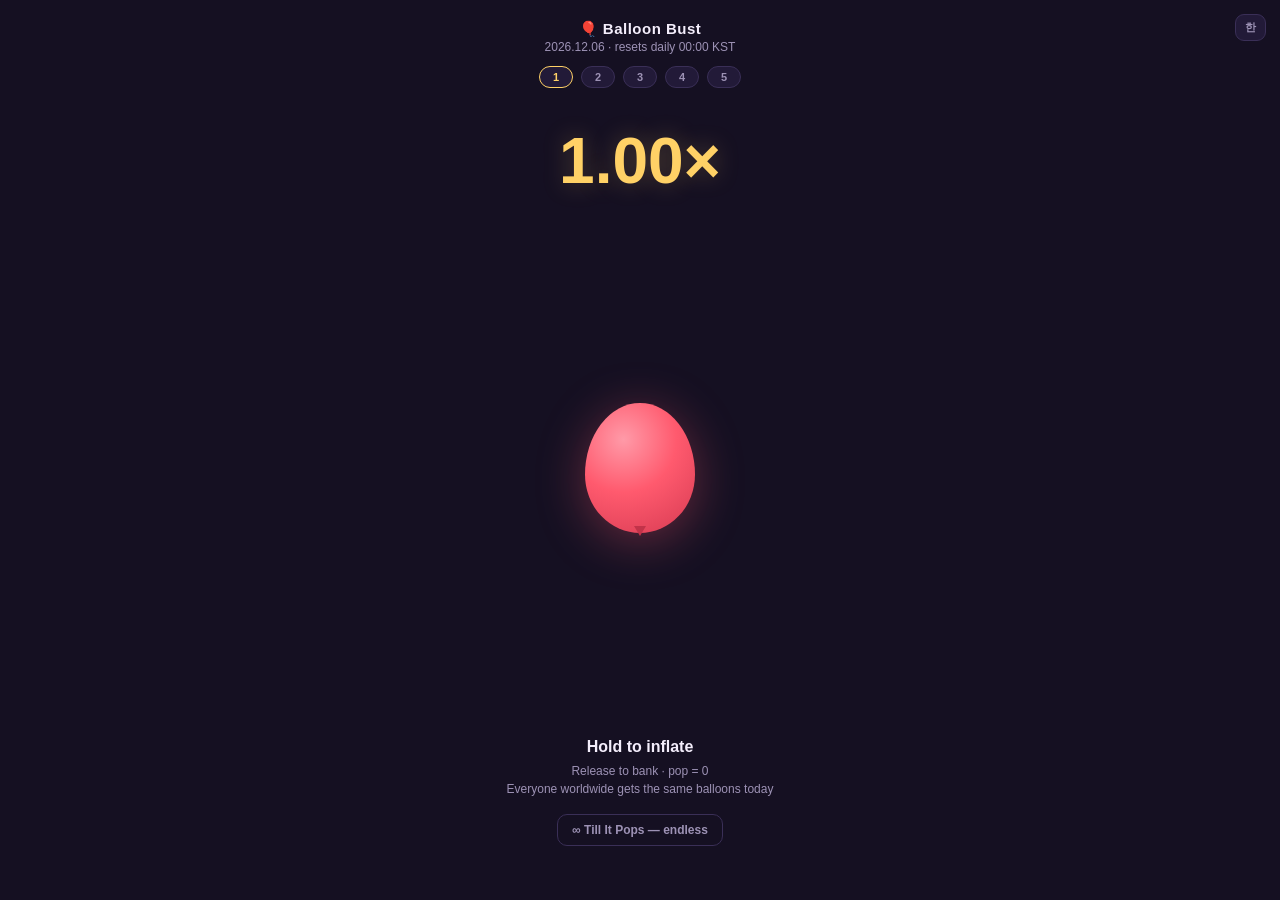
==== games/balloon-bust/index.html @ 1d446be4 "deploy: 풍선빵(Balloon Bust) 출시 — 데일리 배짱 + 무한 런, 한/영 지원" ====
<!DOCTYPE html>
<html lang="ko">
<head>
<meta charset="UTF-8">
<meta name="viewport" content="width=device-width, initial-scale=1.0, user-scalable=no">
<title>풍선빵 Balloon Bust — 데일리 풍선 챌린지</title>
<meta name="description" content="매일 전 세계가 같은 풍선 5개 — 터지기 전에 놓아라. 30초 데일리 배짱 게임">
<meta property="og:title" content="풍선빵 Balloon Bust">
<meta property="og:description" content="매일 전 세계가 같은 풍선 5개 — 터지기 전에 놓아라. 30초 데일리 배짱 게임">
<meta property="og:type" content="website">
<meta property="og:url" content="https://nyejun.com/games/balloon-bust/">
<style>
  :root{
    --bg:#151022;
    --bg-hot:#2b0f1e;
    --ink:#f4eefc;
    --dim:#9d92b5;
    --balloon:#ff5a6e;
    --gold:#ffd166;
    --card:#221a38;
    --line:#3a2f57;
  }
  *{margin:0;padding:0;box-sizing:border-box;-webkit-tap-highlight-color:transparent}
  html,body{height:100%}
  body{
    background:var(--bg);
    color:var(--ink);
    font-family:'Pretendard',-apple-system,BlinkMacSystemFont,'Apple SD Gothic Neo','Noto Sans KR',sans-serif;
    overflow:hidden;
    user-select:none;-webkit-user-select:none;
    touch-action:none;
  }
  #stage{
    position:fixed;inset:0;
    display:flex;flex-direction:column;align-items:center;
    transition:background .3s;
  }
  /* 상단: 날짜 + 라운드 도트 */
  header{
    padding:20px 16px 0;text-align:center;z-index:2;
  }
  header h1{font-size:15px;font-weight:700;letter-spacing:.5px}
  header .date{font-size:12px;color:var(--dim);margin-top:2px}
  #langBtn, #backBtn{
    position:absolute;top:14px;z-index:3;
    background:var(--card);border:1px solid var(--line);color:var(--dim);
    font-size:11px;font-weight:700;padding:5px 9px;border-radius:9px;
    cursor:pointer;font-family:inherit;
  }
  #langBtn{right:14px;z-index:11} /* 결과/런종료 오버레이(z10) 위에서도 눌리게 */
  #backBtn{left:14px;display:none}
  #runInfo{display:none;font-size:12px;font-weight:800;color:var(--gold);margin-top:12px;letter-spacing:.3px}
  #runBtn{
    margin-top:16px;background:none;border:1px solid var(--line);color:var(--dim);
    font-size:12px;font-weight:700;padding:8px 14px;border-radius:10px;
    cursor:pointer;font-family:inherit;
  }
  .card .ghost{background:#2f2650;color:var(--ink);margin-top:8px}
  #roAgain{background:var(--gold);color:#231b00}
  #dots{display:flex;gap:8px;justify-content:center;margin-top:12px}
  .dot{
    min-width:34px;height:22px;border-radius:11px;
    background:var(--card);border:1px solid var(--line);
    font-size:11px;font-weight:700;color:var(--dim);
    display:flex;align-items:center;justify-content:center;padding:0 6px;
  }
  .dot.now{border-color:var(--gold);color:var(--gold)}
  .dot.ok{background:#1d3529;border-color:#2e5c43;color:#7fe0a8}
  .dot.pop{background:#3a1622;border-color:#6b2438;color:#ff8296}

  /* 중앙: 배율 + 풍선 */
  #mult{
    margin-top:4vh;
    font-size:64px;font-weight:900;
    font-variant-numeric:tabular-nums;
    color:var(--gold);
    text-shadow:0 0 24px rgba(255,209,102,.25);
    z-index:2;
  }
  #balloonWrap{
    flex:1;display:flex;align-items:center;justify-content:center;
    width:100%;position:relative;
  }
  #balloon{
    width:110px;height:130px;
    background:radial-gradient(circle at 35% 28%, #ff9aa8 0%, var(--balloon) 45%, #d63a52 100%);
    border-radius:50% 50% 50% 50% / 55% 55% 45% 45%;
    position:relative;
    will-change:transform;
    filter:drop-shadow(0 8px 24px rgba(255,90,110,.35));
  }
  #balloon::after{ /* 매듭 */
    content:'';position:absolute;left:50%;bottom:-9px;transform:translateX(-50%);
    border:6px solid transparent;border-top:10px solid #c23349;
  }
  #balloon.popped{visibility:hidden}
  .shard{ /* 터짐 파편 */
    position:absolute;width:14px;height:14px;border-radius:40% 60% 55% 45%;
    background:var(--balloon);pointer-events:none;
  }
  #flash{
    position:fixed;inset:0;background:#fff;opacity:0;pointer-events:none;z-index:5;
  }

  /* 하단 안내 */
  #hint{
    padding-bottom:6vh;text-align:center;z-index:2;
  }
  #hint .big{font-size:16px;font-weight:700}
  #hint .sub{font-size:12px;color:var(--dim);margin-top:6px;line-height:1.5}

  /* 라운드 결과 토스트 */
  #toast{
    position:fixed;top:38%;left:50%;transform:translate(-50%,-50%) scale(.8);
    font-size:34px;font-weight:900;opacity:0;pointer-events:none;z-index:6;
    transition:all .35s cubic-bezier(.2,1.4,.4,1);
    text-shadow:0 2px 20px rgba(0,0,0,.5);
  }
  #toast.show{opacity:1;transform:translate(-50%,-50%) scale(1)}
  #toastSub{
    position:fixed;top:calc(38% + 34px);left:50%;transform:translate(-50%,0) scale(.9);
    font-size:14px;font-weight:700;color:var(--dim);opacity:0;pointer-events:none;z-index:6;
    transition:all .35s cubic-bezier(.2,1.4,.4,1);
    text-shadow:0 2px 12px rgba(0,0,0,.5);
  }
  #toastSub.show{opacity:1;transform:translate(-50%,0) scale(1)}
  .card .rth{font-size:10px;font-weight:700;opacity:.55;margin-top:2px}

  /* 결과 화면 */
  #result{
    position:fixed;inset:0;background:rgba(13,9,24,.92);
    display:none;align-items:center;justify-content:center;z-index:10;
    padding:20px;backdrop-filter:blur(6px);
  }
  #result.show{display:flex}
  #runOver{
    position:fixed;inset:0;background:rgba(13,9,24,.92);
    display:none;align-items:center;justify-content:center;z-index:10;
    padding:20px;backdrop-filter:blur(6px);
  }
  #runOver.show{display:flex}
  .card{
    width:100%;max-width:340px;background:var(--card);
    border:1px solid var(--line);border-radius:20px;
    padding:28px 22px;text-align:center;
  }
  .card .label{font-size:12px;color:var(--dim);letter-spacing:1px}
  .card .total{font-size:52px;font-weight:900;color:var(--gold);margin:6px 0 2px;font-variant-numeric:tabular-nums}
  .card .totalUnit{font-size:13px;color:var(--dim)}
  .card .pct{font-size:14px;font-weight:800;color:var(--gold);margin-top:6px;min-height:18px}
  .card .rounds{
    display:flex;gap:6px;justify-content:center;margin:18px 0;flex-wrap:wrap;
  }
  .card .r{
    min-width:56px;padding:8px 4px;border-radius:10px;font-weight:800;font-size:14px;
    background:#1d3529;color:#7fe0a8;font-variant-numeric:tabular-nums;
  }
  .card .r.pop{background:#3a1622;color:#ff8296}
  .card .best{font-size:12px;color:var(--dim);margin-bottom:16px}
  .card button{
    width:100%;padding:14px;border:none;border-radius:12px;
    font-size:15px;font-weight:800;cursor:pointer;font-family:inherit;
  }
  #shareBtn{background:var(--gold);color:#231b00}
  #shareBtn:active{transform:scale(.97)}
  .card .tmr{font-size:12px;color:var(--dim);margin-top:14px}

  @media (prefers-reduced-motion: reduce){
    *{transition:none!important;animation:none!important}
  }
</style>
</head>
<body>
<div id="stage">
  <button id="langBtn"></button>
  <header>
    <h1 id="gameTitle"></h1>
    <div class="date" id="dateLabel"></div>
    <div id="dots"></div>
    <div id="runInfo"></div>
  </header>
  <button id="backBtn"></button>
  <div id="mult">1.00×</div>
  <div id="balloonWrap"><div id="balloon"></div></div>
  <div id="hint">
    <div class="big" id="hintBig"></div>
    <div class="sub" id="hintSub"></div>
    <button id="runBtn"></button>
  </div>
</div>
<div id="toast"></div>
<div id="toastSub"></div>
<div id="flash"></div>

<div id="result">
  <div class="card">
    <div class="label" id="resLabel"></div>
    <div class="total" id="totalNum">0.0</div>
    <div class="totalUnit" id="resUnit"></div>
    <div class="pct" id="pctLine"></div>
    <div class="rounds" id="roundList"></div>
    <div class="best" id="bestLine"></div>
    <button id="shareBtn"></button>
    <button id="toRunBtn" class="ghost"></button>
    <div class="tmr" id="tmr"></div>
  </div>
</div>

<div id="runOver">
  <div class="card">
    <div class="label" id="roTitle"></div>
    <div class="total" id="roSum">0.0</div>
    <div class="totalUnit" id="roMeta"></div>
    <div class="best" id="roBest"></div>
    <button id="roAgain"></button>
    <button id="roCopy" class="ghost"></button>
    <button id="roExit" class="ghost"></button>
  </div>
</div>

<script>
(function(){
  'use strict';

  /* ---------- 데일리 시드 (KST 기준, 전원 동일) ---------- */
  function kstDateStr(){
    const now = new Date(Date.now() + 9*3600*1000);
    return now.toISOString().slice(0,10); // YYYY-MM-DD
  }
  function hashStr(s){
    let h = 1779033703;
    for(let i=0;i<s.length;i++){
      h = Math.imul(h ^ s.charCodeAt(i), 3432918353);
      h = (h<<13)|(h>>>19);
    }
    return h>>>0;
  }
  function mulberry32(a){
    return function(){
      a |= 0; a = (a + 0x6D2B79F5)|0;
      let t = Math.imul(a ^ (a>>>15), 1|a);
      t = (t + Math.imul(t ^ (t>>>7), 61|t)) ^ t;
      return ((t ^ (t>>>14))>>>0)/4294967296;
    };
  }
  const today = kstDateStr();
  const rng = mulberry32(hashStr('balloon-'+today));

  /* ---------- 오늘의 풍선 5개 생성 ---------- */
  const ROUNDS = 5;
  const thresholds = []; // 터지는 배율 (비공개)
  const stutters = [];   // 페이크 멈칫 지점
  for(let i=0;i<ROUNDS;i++){
    // 최소 1.5x 보장, 평균 ~4.4x, 중앙값 ~3.7x, 최대 10x(약 5.7% 도달)
    const r = rng();
    let th = 1.5 + (-Math.log(1 - r*0.985)) * 3.2;
    th = Math.min(th, 10);
    thresholds.push(th);
    // 멈칫 페이크 0~2개, 터짐 지점보다 앞에
    const n = rng() < 0.55 ? (rng() < 0.4 ? 2 : 1) : 0;
    const arr = [];
    for(let j=0;j<n;j++){
      arr.push(1.4 + rng() * (th - 1.5));
    }
    stutters.push(arr.sort((a,b)=>a-b));
  }

  /* ---------- 안전한 저장 (미리보기 환경에서도 동작) ---------- */
  const store = {
    get(k){ try{ return localStorage.getItem(k); }catch(e){ return null; } },
    set(k,v){ try{ localStorage.setItem(k,v); }catch(e){} }
  };

  /* ---------- 한/영 문자열 ---------- */
  const LANGS = {
    ko: {
      title:'🎈 풍선빵',
      sub:'매일 자정 리셋',
      hintBig:'꾹 누르면 부풀어요',
      hintSub:'손 떼면 배율 확정 · 터지면 0점<br>오늘은 전 세계 모두 같은 풍선이에요',
      gained:m=>m+'× 획득!',
      popped:'💥 터졌다!',
      resLabel:'오늘의 합계',
      resUnit:'배율 합산 (5라운드)',
      bestNew:'🏆 최고 기록 갱신!',
      bestPrev:v=>'최고 기록: '+v+'×',
      shareBtn:'결과 복사하기',
      copied:'복사 완료!',
      timer:t=>'다음 풍선까지 '+t,
      shareTitle:'풍선빵',
      shareTotal:v=>'합계 '+v+'×',
      limitWas:v=>'한계 '+v+'×였어요',
      nearMiss:'😱 아슬아슬 탈출!',
      chicken:v=>'겁먹었네요 😏 한계는 '+v+'×',
      topPct:p=>'오늘 상위 '+p+'%',
      streakTag:n=>'🔥'+n+'일째',
      runBtn:'∞ 터질 때까지 — 무한 모드',
      backDaily:'← 오늘의 풍선',
      runCounter:(n,s)=>'풍선 #'+n+' · 합계 '+s+'×',
      thinWarn:'⚠️ 풍선이 얇아지기 시작합니다',
      runOverTitle:'런 종료!',
      balloonsN:n=>'풍선 '+n+'개',
      bestSingleLbl:v=>'최고 한 방 '+v+'×',
      oneMore:'한 판 더',
      toDaily:'데일리로',
      runShareTitle:'터질 때까지',
      runBestNew:'🏆 무한 모드 최고 기록!',
      runBestPrev:v=>'무한 최고: '+v+'×'
    },
    en: {
      title:'🎈 Balloon Bust',
      sub:'resets daily 00:00 KST',
      hintBig:'Hold to inflate',
      hintSub:'Release to bank · pop = 0<br>Everyone worldwide gets the same balloons today',
      gained:m=>'Banked '+m+'×!',
      popped:'💥 Popped!',
      resLabel:"Today's total",
      resUnit:'sum of 5 rounds',
      bestNew:'🏆 New best!',
      bestPrev:v=>'Best: '+v+'×',
      shareBtn:'Copy result',
      copied:'Copied!',
      timer:t=>'Next balloons in '+t,
      shareTitle:'Balloon Bust',
      shareTotal:v=>'Total '+v+'×',
      limitWas:v=>'Limit was '+v+'×',
      nearMiss:'😱 Close call!',
      chicken:v=>'Chickened out 😏 limit was '+v+'×',
      topPct:p=>'Top '+p+'% today',
      streakTag:n=>'🔥Day '+n,
      runBtn:'∞ Till It Pops — endless',
      backDaily:'← Daily balloons',
      runCounter:(n,s)=>'Balloon #'+n+' · total '+s+'×',
      thinWarn:'⚠️ Balloons are getting thinner',
      runOverTitle:'Run over!',
      balloonsN:n=>n+' balloons',
      bestSingleLbl:v=>'Best single '+v+'×',
      oneMore:'One more',
      toDaily:'Daily',
      runShareTitle:'Till It Pops',
      runBestNew:'🏆 New endless best!',
      runBestPrev:v=>'Endless best: '+v+'×'
    }
  };
  const SHARE_URL = 'nyejun.com/games/balloon-bust'; // 공유 텍스트 마지막 줄
  let lang = store.get('balloon-lang') || ((navigator.language||'').toLowerCase().startsWith('ko') ? 'ko' : 'en');
  if(!LANGS[lang]) lang = 'en';
  function T(k, ...a){ const v = LANGS[lang][k]; return typeof v === 'function' ? v(...a) : v; }
  function setLang(l){ lang = l; store.set('balloon-lang', l); applyStaticTexts(); }

  /* ---------- 상태 ---------- */
  let round = 0;
  const results = []; // {mult, popped}
  let holding = false;
  let mult = 1.0;
  let lastT = 0;
  let rafId = null;
  let stutterUntil = 0;
  let usedStutters = [];
  let done = false;
  let transitioning = false; // 라운드 전환 대기(950ms) 동안 입력 차단용
  let lastBest = null; // 결과 화면 최고기록 줄 재렌더용(언어 전환 대응)
  let stutterActive = false;
  let lastStutterEnd = -1e9; // 멈칫이 끝난 시각(겁쟁이 판정용)
  let lastPct = null;   // 오늘 상위 % (표시·공유·재렌더용)
  let savedPct = null;  // 복원된 저장값의 pct
  let lastStreak = null; // 연속 출석 일수

  /* ---------- 무한 런 상태 ---------- */
  let mode = 'daily';        // 'daily' | 'run'
  let runN = 0;              // 현재 몇 번째 풍선
  let runSum = 0;            // 이번 런 합계
  let runBestSingle = 0;     // 이번 런 최고 단일 배율
  let runTh = 0;             // 현재 런 풍선의 한계
  let runStutters = [];      // 현재 런 풍선의 멈칫 지점
  let runOverShown = false;
  let lastRun = null; // 런 종료 카드 재렌더용(언어 전환 대응)
  function curTh(){ return mode === 'run' ? runTh : thresholds[round]; }
  function curStutters(){ return mode === 'run' ? runStutters : stutters[round]; }

  /* ---------- DOM ---------- */
  const $ = id => document.getElementById(id);
  const balloon = $('balloon'), multEl = $('mult'), stage = $('stage'),
        toast = $('toast'), toastSub = $('toastSub'), flash = $('flash'),
        dots = $('dots'), wrap = $('balloonWrap');

  function renderBestLine(){
    if(lastPct != null){
      $('pctLine').textContent = T('topPct', lastPct) + (lastStreak >= 2 ? ' · ' + T('streakTag', lastStreak) : '');
    }
    if(!lastBest) return;
    $('bestLine').textContent = lastBest.isNew ? T('bestNew') : T('bestPrev', lastBest.prev);
  }
  function renderDateLine(){
    $('dateLabel').textContent = today.replace(/-/g,'.') + ' · ' + T('sub')
      + (lastStreak >= 2 ? ' · ' + T('streakTag', lastStreak) : '');
  }
  function applyStaticTexts(){
    $('gameTitle').textContent = T('title');
    renderDateLine();
    $('hintBig').textContent = T('hintBig');
    $('hintSub').innerHTML = T('hintSub');
    $('resLabel').textContent = T('resLabel');
    $('resUnit').textContent = T('resUnit');
    $('shareBtn').textContent = T('shareBtn');
    $('langBtn').textContent = lang === 'ko' ? 'EN' : '한';
    $('runBtn').textContent = T('runBtn');
    $('toRunBtn').textContent = T('runBtn');
    $('backBtn').textContent = T('backDaily');
    if(mode === 'run') renderRunInfo();
    if(runOverShown) renderRunOverCard();
    renderBestLine();
  }
  applyStaticTexts();
  $('langBtn').addEventListener('click', ()=>setLang(lang === 'ko' ? 'en' : 'ko'));

  function renderDots(){
    dots.innerHTML = '';
    for(let i=0;i<ROUNDS;i++){
      const d = document.createElement('div');
      d.className = 'dot';
      if(i < results.length){
        if(results[i].popped){ d.classList.add('pop'); d.textContent = '💥'; }
        else { d.classList.add('ok'); d.textContent = results[i].mult.toFixed(1)+'×'; }
      } else if(i === round){
        d.classList.add('now'); d.textContent = (i+1);
      } else {
        d.textContent = (i+1);
      }
      dots.appendChild(d);
    }
  }
  renderDots();

  /* ---------- 사운드 (WebAudio, 첫 터치에 초기화) ---------- */
  let ac = null;
  function audio(){
    if(!ac){ try{ ac = new (window.AudioContext||window.webkitAudioContext)(); }catch(e){} }
    if(ac && ac.state === 'suspended'){ try{ ac.resume(); }catch(e){} } // iOS 백그라운드 복귀 대응
    return ac;
  }
  function thump(intensity){
    const c = audio(); if(!c) return;
    const o = c.createOscillator(), g = c.createGain();
    o.type='sine'; o.frequency.value = 190 + intensity*70;
    g.gain.setValueAtTime(0.12 + intensity*0.1, c.currentTime);
    g.gain.exponentialRampToValueAtTime(0.001, c.currentTime + 0.12);
    o.connect(g); g.connect(c.destination);
    o.start(); o.stop(c.currentTime + 0.13);
  }
  // 실제 녹음된 풍선 터짐 음원 — base64로 인라인 후 decodeAudioData로 재생(<audio> 태그보다 지연이 훨씬 적음)
  const POP_MP3_BASE64 = "//vURAAMxIp0ooEBZxKDrrRzBeP4E8nUwkOhnoqfuxdEhLPY//hbHo6TEtSPH/V3/dXV/zElConCMPC4mJaqdJiYWzwH6bTTIyS/aT+baKKPv61XkShfS+blXo3L0bgZXIjxfTZmZ3vpfIWlqMtnFfmZ7/6dyFCKpGBmDQrpjlcemxYJh3BW1Y4n36TtqvRPvuf0aw7QlJYO4NzYGUZ+cQvRPrE9layGBlMck4iB4TziFqtog8AkJST/Sf//X+3+SAMj2mMvtJ//821NemcfONTXpv/21NvW//9avj/4guS06dxXzCnjJK8dZLE+2S4zitbVtVqSJpFaPAf5oKdsg2+tXpfEsJ65s7z5xWEyqtRsEGd43rpWptHqBjgZxLCmZH8CysQt0zlYjMjJ0rEjyysJHFiHlgNhCCJAExj3rMQzigBgsPaOED30P5hhiufcaN4iEPqN2nuODRqP6GeZ3iiw/hOCAaGXuLi5Z95d1pBCh/X5ApXpUfVhwOFEyFKAUNu5PpucSy22/Mwma+OjZmXBEPNyEzLBXP9fKiKBzSWgqDN6JePAGyoWKNrhId/YDBk/YcxYXgACgvvBEZv02AQCYYdf169eZxpBAPQboFiQIig7P8cEA1Jd1x7jR6aJvfl3X81caClF3+MBQCwxEEAPJ+AaA0MhEMGi5+40Xf0Snr/fffUxHNdtSGwSJAHAur3wnCf1SJAxaNpBftSBAzufwIHaogTBM31AoGGFGChkEzq2TXEYG99HR8kC4nq9lk8WVX+sjWOmZmT/K5umA475UAEDxOf1vkKufhVwKPowYLDgwV0oVwblv5bEgQDRfcuCJQwf8kCQCAeQtr2/ACAFve+6IGhB9EMJpEFEENw/efROsvlp88Y9tl/sDhfPT1wGu/QJKbRkYfsOem2tOwh2kIwpDsQNJwYQgWA9dZM4hjH7KcYeUgDnKJmkzgwOkADUgsgYgDiggs88B2r7scZQH+SRTu2Bwfm4mlXHUigrHovs7Yde20t6SRjaQc/g//vURECL1o92tyjGfXDWztbRJS+uFwXY9AGZ/oLYO16ANj/YjYigvAh5XjcVIhZxCHoUdGmNCzsOBPoQwmmTAkhb1VFRBPgbgu5TlsZS3lzdtTgr40SG5pxWFAOgb53B0Czh1kgMkG4RkeYhA7RAy2Llzln1ADp1DJ6KCoEFz7EaFDL0cOpF8Jt36zF2/OkESdK2/BR096jGffMoSL0xD9Ri19ggbrLRo9up1CJGkwukTpOI0gQd4TRkDEGOoyFFT4oXeQBRkAAkKARih0iAhtskjqjIDi4JtAEO0WM9E0h7ch75QagVjqRZOA/2JkywOF4EePhOJEf4wDhTZ1vF2xFwSJ5pxkSB+i5nwfRprhxOdGrR0LuM3rhOpY8xuIaXsvilZmS7a0qDJ+MpcyAElEoDnGwDEF3CViuEpGOc/[base64]/hYJufSiVdjkiu1QsH2ZFjfOc10y8LmpjFHQYCyXwnCMbD3WmRPIC1kyYR9bXb401YfBiRieEJHKkk3FO8NgwzcDAUA30g/egzxhGgTRERJlAAAEbA8O7h+P4VylIqaOjamXOsMKNtciuslOGaGXpdVPS8JtVcFDxuOjmzjNFlzCP+G4+1YO3tA9FcWnU92VqjVooGBWs//vURCMDlb91vahmf5Kz7texDY/4lr3W9qGl/prYOx7UNL/[base64]/m9e+u5TYmvtajHLrNnVYYYThuKrWSc0VQGKEx0ctTpCtAfp1EBComW2qcHSxhlBgZHMMERQTD+vD4fTktOSdHi2eL5bJJZKhZcKlVxdEodGCOSqOi9BTIhQo1kVChZ3ZjsJcC/GyxsicblapozkOo8GhlXCrMdToNPEwLiaSHLI7VOvEwJSrHjloCB3UtrkZbR/ZsiSFDpPueo/Zm4qEl6y1/[base64]/ma1biI+PFS2VCOdo1csLOslzsj2RlWGxcMCuRMFIro92RGKo97nc7iI5ycqmKgUtOqFEn09h+W08mFmcHzpsQ85lKSVxPU1EPjQJ3BTnyrdp5BJs7jkeD/NwwEqvJk+ixOMJ6kAAA4YTSgmsqlqFUyMrASTJx65NXWFCpJXEaPSMvO7fmi+WjnEhM3rK3MqV/aTnHb+1LuUTnBlvJLodVZXVbR+ZOTwFMkota5Zo//vURCUHVcN2Pahpf7C57se1DY/[base64]/E2ZdTDFemHhGvWvn8aLS6YpUnHA8j6TIT66MgjgvKqcODwfZaHkvcY2FQ3Fba0eFSwUD0tYSlgSAgLBXLRIHcnohzPRGlsZjAcGYuqiMVOJwfaGMJyKQ6jGWxiLgjJ+EOPsOU7FMd6tHi6WCUTLloQ801HHSfdtmSeOq2xeviwbXpvGcQ83z62z9a3ms9a/H1/f/Xpn4pr4hUxa8CmcU9ION71vO8bzeJ4rfChTZhXxXM8CsGLiI3M7K8bY8lle6c3OrJt1EldvcumuLVTRnsRcQou1s+pkevJZgYUw2oesoU6gn/Hoqm5ClciznVqZZ3rC2q1QnTBhnmvrqH1YpHJKLuZnYEOYVjUVmYCHnSYEz6AwtBc3ponoXssTWzFhPU5yeK5aHOuWxLHSHcco6zQNErj1aYOwkAKTwzIqaK4isMuM7zX7znP+vfxt+nkp/W1K/V76+ay4xv6//pjP9Ie/6Zpn4ziXO901b1zvfxWNbe93rfyQN5u81Pd3bGmyBI/ao8GC1wXN/BhS4bHba1v2LyunCFeNEYF29QtWtOdqJPQX8NcpZWKtOlwV0MyZmZ48Ri7XnN+jXFdqt6fjpfKIz1trVqoY2PaUZEMVpzYXTEdagRjMNw/Fe3kvSxwMbQS4lp/jyOtWuQzEGkFQoIipaJLUAEEEMMMIAAAD//YQibKf871So34//+HKW0jQgY8CQcRQ6wMSAoDRQkAwYiu+BtI5AZqGg//vUZBoAB5WHQk5moAB5kMhswJQAXxF7NfmsgAGxMKMDEHAAasq7I7AYSAQGNgoGTh74CgM263T4hQNUAY2EgNg0AYLhYp13/oikBSgAxABsOQIW8P06S1Mmq6OziDAMNAYipFAywMqI/KiKS5kkyaR1Sj6KCJgkkiimLPHKD1AwuORD5xliSRMEzq1F9SimoupJGJPJIudRTJ0nS8HSCfg1QMwFihaLheNEDZEul0nSaLhugaGpHE4WSdJsqEz//+cOlo4Vy7JsmCaKg6i6Sa///y4ampdcmSaJ06Xi7Kg5JPoKEEBlEAgBSAAAARZI2A1l9Esy+9m0/b/qqsQie1Ptb19+vfpOetfXk6EzrMpbGfmVksMdyZDOQrJKdCiYmccysz1OYWOZxQTDqqY5xzCBiKHxceH4EU5FGHIPD9f//x7i4scbFThpwmPBif//sHRQhBpSBIUAUYC1KAKIOySAqAOQ8iAUCkICgGYPnFvhdCROzIjQaSPehNAEN4qhQUUhhgMgHHbnwdEKQ11IjMGk6GcNHJhGejYgFRGIzHmUoBUgo2WBDVLCnAg9NCEiHIRBAFKBgI1SaQKjkThlSHkYqcvowdbygd5qTvLpQqmK7hhdc2VWbZdqJgEoqz/lEVFQBqAoDr4NzCqIUKaB6im66qaQdF8GRvKIpHyP5InCPWVXDYgzGD90KMG7E6yLnseSg98J9ePe/+3osL//8Xf//kkvY/39qd/+6zF0o+4WowXTghacNqCsT1j///rj+jgVxZP////6jODLGCsQnufvv17auXsIzvxIU9/pbtLNekfHBhsvQJHK+zGMjETmP6u3Kik/qAxH6xoQyoy5EYZCgkFQdi3qJb/QBncyNwC+qabI3RKNHtbsh9WrWhplHltqd+RN0PdWSu5hJXESgDBL/gRooBASpd/rQsoQACg6hOa0LAIGIgSAREAQGRQ0d1Txkz5xpZm24lPUSNWBMMCFJRMzS2Q3S3ZMcJYbRw/ioAUOXPIgTBJeiYVvTjAg//[base64]/3RyfD+PvKLzsO5SSi79eJt1fxrECNJh5oMPujt76kudlpE5Y/HK3l2fljoULL43G4nPUne0iP8nYWyyIO+5U1TPvdgCZ//9P//uAAwAAAAAAAAIh0xEE6DcxH5pqxQZ6rwDrQtBkDUcJUcUkYjzKhGBjCZPXNFjaalxbVWHvWgSRSdEjdVPJALwMhOiO4C7FqHetNbLYvuTCIPQLebjKWIEF7FMZRL2aaet1l9PTWIgzHcR/9aph+s8pX9q26/[base64]/EecKB42/L3NTkkld9xmyUj7zksapJM4XGohqBJXJIYdnGdweuM0TkxmWal1JCbbwQqMSdx8Zc4U9FZmLO1CH2+gge9Du4blGNFTSeEym4+0qmpiUSugvz1NWtWpRZmZDTwVVtcAAAAFOB0EgrGhpi46XB0DYTiOsbL68Pw6txgI49DePJBOHTUwO4ue6Dai03QKBtc//7XbL33y/5RWLSaakkbAARpKx7Vj/ckbHrRNTV2wmFR71yQXVz7UR6Hc+3f///////N/f/////H8uadTLzonO66bUjqguIGcJBnMqKvJmyWaysGiRhiDAHDg4ZkKhQWZQBjLmuIRviHxEcsDCNEFFAVIszAZSaEcEJ//[base64]/dSK3tzk6YaAKIAQ6GJalqyrsogpgTjPlKmHQiDVy3K7ba1ONkcEhuqliZ99SodP/+imhleu1iR+z/36dfuLc5L8JSx3JnpjS4Fx1AcPjeSVO9X9OppGTlAQ2zjQLf5zBTD0TiM///+ruVFmQF//+hKcV5Gyl9SMv6ulABGIAQGfjST04SIKZwATBKUnKChlZGZmDmLhRhReFQDpCM0NYcMBHAAWMYSp9nDBxsFtIEJDRgJGhujOEloBBSNl4jrJEgx9P4CANeMQVYqD4XCDoh5VgIhQR/[base64]/7GGzBhVv+zqqGC2RTsqmeJuScihldlfQY2qoIAAAUYGDxp4UGlZMbyCx0g5HZpGBzSZaWxkEh7VxkrA1uOimES81RE50U3IMx6sBLhG3M02MmRM4sZ2MDTRdCUwEADXRDlggooIMjO5PgAquGgOiKHFAYWGyA//[base64]/SgsBP1vcMQOnU+rWW9vyqKUrivXGOOmymJzr29eO9uUy3oIACPqsJskFK3qmJaR8vvRNMDUFCqEE/6TZqPDg2yQWUvU5ai7zPDXsX4NT/9gaVFeowyk//+Zy8rf/zfuzTtaREmc50NZzqCGAYjlLlKESgMCEyucjzriNT5Y3VjzhpjN9pszsJjY8LMKGjP1UGBBkh4rgzBHN1HDNSw3ILNaUzZzky6HM0KQQanUOZyQOZiAGAlmZEHEamHOHENmeLgEsNizUISAmQVCRASnzHbDK/DSkjNHhQKbEwIxpUPoIygCY4YLNjNgwEoMQJM3JNWeRlGnJEbZYIiAQYa+YUUXkDh6KyCZfheIZOpqig0QAUGSUkXMFm7DVmOyTAy44kQURIBIAAjhR3x5CHCUzU0lvqX05AHDqjZ0HEa37IQq8VOwwCRHFNQgGgOUeQlKYKqLxTdiiHqA5EKHH/XcqUaEvmrMu1RNkTBdaU86KmTm9kig1P6xVYaX5VL3EyxuUeeHuk06itTdSVPVFn+h6FMt5EZbVjEDW6UAyZgAgI2CCKY/ckyOw30iW5qjHcy1XJflUsrlfgVVqNWatpoot7vs8AQUNEPbDc/dqE74gnijpX/3jQCgS/8YrOKkCtJ/y8UUJE/9YBizPufPbvU0rsFB0sSJJrWvz3zydR2o0uXjhyxOYFsz7cDGO/OGWEzOigCVzEJgMnhUwCWjQZKMthgw4bTDgLMxnwymAjSglMerYxyEw5YnMBm46gIYA//[base64]/iiLcVqLxU4pXAp2C3W8b6Mu9ffZpr9MPaTuXS6eehxGhZYYTMO3u/dfj/zr0sVlvH6t02fKCthz68SyAALxYXAx0WeJ/JRR3igRauZfMHWou5dike5006T9krRnUzfmfuhjjvQUoFf5W9/SMKpZz/[base64]/mMdS5nvmVHIsqCtDs3QROAowr9G+JPK0pscCzpNUY1U2QBZk3FTxCx261IDvYXXhp1HziRXFXHBPVSHPQP5WxiMP6rPwyo//7KPkfPAtQdblHfsSIxp38omt8h0otWkf2dJewh5+tdL2fSCn9gtDimk4EAAAACpjUfmMr2d9Ax+nCGVkgZvOBpcWmNkmEMUxYGTFPP0A7VhZwyAyoqF4T4tBa6KBwSGWsebIeAfZBg5HOEBpDcrBtQe2TKmTgb7wFdGWC3awwECPR//vUZCwGh/tcSzuZwmBJaejzMMUuYVVxJC7zQlFKlyLZgxToClWvGJSq6ExUie5zMCTDQ4cQUJAIkplpKILlpGvtiUtZeCGrGSZkCdMkeFrqpwgNKsIQMkLD0/WKNbV8+Sgy2Yy0FlCjj7sTWezmSUi+mwx8QhU/ZXw4s01uimF8vdKpQ1t6nIrxyWxR0Y1L/gaIUcAOTRu9AMWrQ9Gn9xyxhbKHnlzJ+Q1x9pHZ//+U97dvUM7WzwxlUunbkpYji6NHz/7zf/+ojf0gcgJNCIKAYF0flwUFLeSMv9KDtnYkVjm5zR09C/UWdqEarkz1t8LEf5Wz//+0Z//XV7epSvo39tr6t3a+oxJrqOx3f/[base64]/ZCv5ja9XtSKQjV6XhhyDU4ExV/Oql6xWzG1b5MjrJmXVl4KBp0ydu1V331WtDS8kVoZk91ubmM+nm7UrHWXslfSpMv6z2U2JmIO0+EtmpvssrXv/9////6wwp71NUzsZ1q1qno/z5Wq6//7Kr5AAZ0lKpbE1ZIed6liwUdGs8F5DPO0iWok2EJdPiLffJxrM/4qHP4o6UX/42UDxp7OIow7UFb2KPE8USeYKlC8wDzQAEVDBwnttiI8x/b9yZNmgAIAAAB8w2NzOIINMnUzfTRGkTFhyMei8DF0wQDTBohMRAwFB4G1InAlwgKFiJFqHs5Kyptpwlun9ESlBmxITlbCzQ8gHadJCUwKQTaIKscDtZXA5K+hbL2eXzSeEJ15I8n2aYdKTTyPRMUvydcjxZVUumYb4YI3hqmorURCW1eoi/nSvVUImJLVS05bJl//vUZEcG1qxZS0uYevBhbhiRPOKcWP1LK03h6cGLImJA8p159iZUnpHoUjlOnV04qQ4Yz33Sq5yv3gQZy3IcrlW8iq9RIY+wwzzSPttrGwPX6a7c/a7uv8KD//+HFg1gzxZ8Tyah1t4OpaxUAANUMJKqD6UiHwoDLDm8K1/untXNZBfMqyGR1tSnkCe0cT9/zgl/jxxxb/Eh8z0LUIb//DivWZn72t1bzMtKUVtLLJS80x0ZWfVp9EspVXLyaIV53W7FZkdE0dwcwkgLFwDAGI2ExMtWjrxI48AKKozYbMpDwgtFjEBIoFokOnMjmDHhnSGLQlBRpSQxM5DJAOhibTBjU5GyNSQtBBVfKxMkgqxGFTTqRdZtZYD3H+eZ9K0/x0Bpqgm6EkiPIfl0nOLbVRKtFlAqz+W04hQmpUJxRnYnhvTMyFJ46+hw4FahrmknNEJ5zROk8hrnIfifeK1kj3042gucJznL2qNM6sUO0dFco7jaIfszJeHCgMuj8doz5NLLZL5FfE/9u5yO92o/oeFTOJ5c0ELHhFPGRXRn3g4rECM2RyQR1bGDkf3ITEEz3b5z3M4hLCkC6zMUFSpb/JKUGreN2mioGdBZzhu/R19n69lWPymI7Xe7pm//[base64]//zeeJ4GJ6rdL1SwE8WBNACRgoKNHFFOedthHe2B9qn7/qaRiNYJ0b8cH1EBU0HhBz//Qf5ejdBk2dowZ5cFnvCwPLE//vUZIQGBntSyeN4evBIZqj6JGIeGQ1HIM5h68FormMk8Ij4TWveAD6GBx5+PPm4JzgWpBBwxOLTiUYMrTUyGxQu/zKpMMNCAVEBhEFBwAKgUEgeNPlB6KOBCr0jUuwIpRFVEv6wxJIvO66rmrJUJugIgJm8w0FmsidRJyGlAnuQ0c6cZq0xlIoqkftPJmJCGRQq4viUNJaP9PsZBUPfrgslAYbArzUTTZFcVpgfHC6b8oozjTom7KldJeEfo5CWN5KE68ivdWXDLy/Ipicl6BMnYEhk4k6um6TdHMtfMG1WuPJEVcJveLbcxsT5XREOzH399t1qSHOP4ku0AACNACfD2EukFI1OoWzYSVmmGiciB5kjH13b1++sjqgYAEuYsk0xh/+6JhPb+lUhW9GkTegyNMrKtNLR8tDKdLNpPR7GIzWubOpUZ0HlAwDFTWvbuioS/[base64]/4am7E5XUJ5Q3jO2XXcRcNyuxDVvkxefUQ+4Fms+9JTLNUp9RAvwP0QAnxd7tSPe2d2rE4khHwRH6CZxGhpQgLQ9n2EXsXFRcqoiEhu8KDIabj48rf1LI05/1ejGupsm/o1vjrcy5iTTmPtZtnmMdR1rNZJxSw8NDAvOlAURHhc/rDuIP6gGAGAAEA5RH9DeesQ5xZEHQUUFDCaCC6VAGDoyIzBIAIgSTJAIkuELJIgpIjhRlOo4piiAEvGAsSIULgPqmQpJCAtaeAJdot+FxWtM9VU30OFCwCnKCo8e0xroKBUpQApBp9ApQ+FeYpTuIDqCrE2SQyhMlMh//vUZNSChphSR9N4enBhqohwPEdOHeV5Fy5l68HOuCGZgZX4yPJ2HC2CYj/JQTraCdCxKMmRbR8p0NUWJSPixICqWP0uDG5E/ZBnK1jOA309aMjYpIWVcLSNRkFcLy6drmHV4wtC28RrGyxu14U1nNcPjdcFTprSbJM2Roj9lc3qeXtMsi5exolNU3h/jOq4zj61v+Fj/UgeO/l8mf+nAYAo3okZA5g7i5X6T7nLtjCrZy7hjYF2BZPgvIjPpmHmTPU0m/QgpmjhTO4YwpQnolVb+gjs7+Rc1bxIQOs9nzrKyXoYqDjxcx2StDlQUIxjzsR3a5mQXFnFI6quimvld0YPiyoZv6n4wapPwp/oAolKQ/[base64]/nZ+s7LMU5/zCxz4KJ/+yfbsV+bDkFhUR0oCCQhQd4AwTI36JnMr4C1HVoVGiBhuMl1mDhHdyKapcZrR1OR9NF6iQ7Elv1+rLp01c1QxoeJme8re62mOZK5nqYm4eOmudDe5kdHMJ9Dko2T2uakwubOQsoYdVXV07HwXLDezvoagrNX//40U/ZixH////4ta8K+KjwAwAEYZBB6TAnVdAFnKaNDRhYhmExQYGIpEPGHGBwUYKASiQ8MkdAcDRYFIjrqS6FAiFgAxGHGrJHqyKeXBDaLoVABEPmaQSjOoC4AsAEg0xWFgQAK9T4ctfrMmLNaLu0SwkTQBEIAUJAgDLfOS6z0MbYytkKJ8qw6E+XA8h//vUZPaCB6ldxLOYY/[base64]/F4emRVHpyurI/35Dub95/Vuc4IBzjTsTk6z/[base64]/iTKXEa2GpaPcj9tANcnlyxb7unk/8SqYLU175WVzmP2JUeS1NXumKb2rWKLnmpvB9uZnI22oWYHZhdigdzm/j+jT8r7CwCAA7BWIHThuEWGFNSZyNYvtVLoL8sYWzjOpiu7t7heVxk8pVXdiB14cTH5Z2V8zdRKu9FR9Qf3XzZHHELNczCcqsbHRp3pTo9ylXFjxr0stN1VuzWW6zQymUngkgsxhAiqTaVLSu97Sg+CCvrxoz4EUg0UT//fUUsSiAQPH7BoaNJJ34YnpSCaXhQJH4KOAcdEFjw01VMcjWEGmE9IemQQXCcEqoKPtWdpnqRrQC4Y6JMpdj+kUCFAilUQ0v4EkCqnIYV5tD+LJDR8GgLiCsP8riakkS5PToO8m0ZWN52TBJUJna02OBpPogqOiJs3mFy//vUZPYDl9Z1QwO4ZHJ+jmhFYGguXbHLDq5h54nYuqFFAo25NgojoXTSk5Vydx+zsSFKp2/cmJ5W6DYX7p/EWFcj3atZHJ6xT7Y4TchThFcl73hSp5h3EgMMrhiA3Vs/cJO/b6wlxXwomIkNupXUKPSFLCiZvl9Nee+64reunOHj1tGzHtuk3nzr/ebbjb1DtiF/[base64]/bN1hHmvpftqrGzuHYbbsqMM0sJaOtTje4Uh3QRRrZPghDoQhCLRfVCULxSeJTVu56hATIJuWhPUoUDohFogDwPxzSMczSvn4goJ/EWEFZUxdPXazeNCVrCtU2WJx0o4wpMDpiEsn9z85ZoUnY2jM2RLKFn9M4EeoqYfPatR2h2j6V1FjlI4q7vY0/5NbZuQQR+BMsqzbU6W0s70rXAhoIgcVcor6hfSElIqG63OS5HxCPf5dP/cKfd1/P+LCayhEfb+50+ORH/7/qM+4O4rmkidUb7tWqeRsXk0dFTNuZl3N36xRE119pnxkNTqdJeMGDxVuCBgueMGYw03HiMJseHpdBGJy7kscv5CQzwgonOrFEJyIJbdv1U00DDaw7MrKMx5LzCJkMHhAwyHDAY5JBahCDQAoMKAxBcvURAF0AwArCIlMqAwJo3nHQDOLBMoY60lAMsa+/LI41Ydh0uvwwJdLOoDGgHB1G28EPzUdR/+xpecpwelksahbRVjSHsPsijUOXH+cV2YanJYDcnGpsYp//[base64]/V8TY3PuJf6zi1/X5+be39pO/Or5f/wKPmgX+/Tv//TP7+RQiu55W5SvS76zNL3pDRCWnuhufmtPMcEZs62SEuW7NVPjNrY31Zv85Su16qplzaZx5DvIHVDORum2MmDLbKNGLf9E79Nbzs1/+dvoIQAGpBYbrgRkdamiFuZbCIIEBgwFAQLFQTGBwO5pCBlTuwOgAqANuTnk6RqcS5tgpU6kak1FKDSKU1CVDyLAdR9PykQsvZ0DvOUeko5mcwELLAO9PIeaYxhY2c0RyKZ8WFIFUTmiWPJLLhQOWhLPVakQnB/UrUhHXIQ7qqJcP3SyHCCdFcjn6daPDl1a/KqF/QpDMkxkpgpN8jTI8RG49lhDbOLqybzpbUrkSsupz2A2WVdkyJbDZksOz9Rrz75njRK583Eqp6jjmyZNAbM3op9ctZvDEsXQbsTi9+tmfiy/Nzp01A4ijNV8DVmJWHNC4yDLAKLBViGoYJs0S2LIo4XxczONdlIq66Zq7hrausQi7WaHyscp/rdBeIviq5tJ5KWBhXN7pK/Mfubx/[base64]//vUZPaDh5t0wiuPY+J9rihFPMgkXTHVCK29j8nwOuEE0ZugMrlMR1Riw8dFy171U2MiCfuGdF610/CVpISh5Ja09Mfh4+h14+rGVXlH8WD1ckHfyY2sqSFi0qnXRGcAla/EgEQcD5E47ZkySqXr05CXNKr06k809DNYLzRS+ztcWO9y521Pj9PDtWuehgWsXmCAQgfDolpK3Y4yaKNnReyz+1JTII3U6KS0FLM96jiS3V3sy5mPT26dh3dSpGafaXXyysvEtLOazT8zIgx7cLPEnpOvar1qL/AWKIGxCizJE+4RwpVv5NSvlcy0KUR5OPO4WeTFa9EVJJumbX6oKwnSEFCMQQQdLm6e187KAEAB2MVHk7EduOJk0LGGyQWwB3QBUBEplCiFst8AkoU2ZOBKmTKUNHkC/mshhwoIpgspHMgFToFCGUQk3A4T7E+DlDLLyTJFgfgmxHASpRHMJ2aRBzgLsh5bNkzEZbAhorwN0CsdBfVY3sgYqRJylEMM987gmEhRpG6iVRGa0Em3SNUxbo5bzpTg705F4ricE3LceStbDoOdzJGriHoacR2J5xJedZ0F4La4uB5rnY7CVF3jpBXljIiAkz+soWA/S8nWlEadDQtIVEQxAvH8Mwken2090srRhN6fY4PRSAYElHPVdyq4w3rYhJ4PDmamRWLtcznIfrUpd3cPGgQWtjjKfqGJZtbaQXjxVR2iQ5i/1cVqLImDSVzZHP9qmjjUDRPJYeWzFku+baa9LYv96p9ZvWFx1Nvgoby80Kk0/+n9gfp3//XvVuZHr/hSn0odzj3ZSZa+XT5TH4ZOtJ2saU+5he6QBUMZBO4ImTuhphqLpLeZiacIn401n2bUnpF26ZDfuShncsqNYaUXPDGIJEZ5REOqxWyc2c+ymnJD0YumpgCBmUgsPLYWCBgMEK7IQUChi9xMCylLGkhCleiCXixkshDGOJVNCrR5ongzEpGIeRmM5/nSuF8yUOH01jSNiUB5UVEgMxIXVXE4fEhaQieI//vUZPkDiPV2QCuZeXR77rhAPGauHEnVCK49i4mBNmIY8Yj5J0R1AEwkfMU5hWMnJmDJGeNFAqt+hMonjPlZt9bRl0dT1QqPzw/TnB8VVhOxNq8wdoX16NZplqlbGwkMYSmeM2J9Wlnlt9/L0JBFcRGDyErYvEldMTB5cX37FhbczW6m9YvZhNkq8/fgZcvMH1yzVbuWVt57Er26SoupcrWK5p8HNJVFfuoefn2cVLA0AD/MBSK91fOs0TvV4tyhVn8hVJiqxGqzptyX+oQWyMf/ayHd3U+8yEX/[base64]/BbSFyxVaKuFmJqzRfhMZSqjaYwNOSBUgWWKTRtnFxKmSBUGQDOBL3YRZZ4vZh6syOUBKGohKytNFRSNhCsWTYGeM5WbpyC+skh1OJVZsTK013SWFcZABJYafKHlKKksXI5EkRRW2wxaaY6+GsttK3JZlC3hdKIvjMUkzEaOHZRTPguprL/zU2+96FOG5yuJBJIZgqVN2ycF+XXch2nIayzyXRd/W6T0PP7LsQZAApGfF1Gvg15vbzwRH5CO1z0zcz381TLSf/0c6D5H8Jq4qowMpwn8cy+tN//Pd8/xts3333EV03dItVUzKrybdaP/l1UrvrK3OQbQyh9wPPyC4Q/hLgvOWIf0ocZRxsti4+TyzqHKbPjjCxSR+I1km2O7iRN4hGRKLhUAD5xczCFjzeAiDHMODLYMg4MwwNwsBxpARpGEqfUFd5cjq//vUZPiAipJ2PavbwMB6znhSZMgQYrnS/k7h58mmOiJpFItBL3aDHWFSxwHPjc1GyqNian4S4IowDXf1MlDqP4aTcdlB2hYMJBVWYYaoI6nQsw4hVkvrQzSYNiydRrnCd5xznYSJUkrPDZKD/SpjsxfdK1xcmNlQteQ1JmAo7DqQo6j6iqBnNxdHESFS0OZWLlwTh8XkVacgocpUJZVs2Log0UG+LoZa0nFMom9nVx/l/TV50IcHmDENKMu1I0myT0nFkIJ8Z0ZucpWZVEerX5cE6XlHGk+XCERVwyNzY5KJncDYUbIXQ/juY0bK5ZTSLkV6jQpXKyNFTzg3RWWKf6E4cIj1ne+BM+gR2CMoVhgdUXTMACkGaNSJAAniYIOaug6a2S0fuytlnFJOx1jr6k00boNf2vZRkI+wTEJoiQHdsz6SOhP3yEiU+voS11XX5GMerLdLJZrrWt6+/9GShLKjEKmlUdSwZHWi2c6ymrme2iGUyIruQI9zspZEUCbqPjArM8aaN54DNj0/[base64]/jXWIqaJayNp74JJqjVerHD4kenZypcTSVapNFdNJyxwDXmPpZtxdtpEqfxWuxZh1hU6IAwAwFD2DkzHweyW0cEv+zyJRhl8ZfVR9/UiJatVj8SXa+TXGDQQ/kvg9ym1WtKGAKnbV9W6tflMUgpdt6PK1POzpasBuw6FaGGVv3YAAAK5UAJjuS+kQt2zqPwp4k6vcz0KqwxMzDXpoYgaF7eCkS/WL9WxF2bKn5Gd959Oxl1rJ0zb//vUZMAPikp2PQO6wRCGjphZYKYsZT3W9g9p4wrwOyAFlLB4HzHSF5SLKbH/7dol03V/rO+X2Oxm9Z7/vC3K/eXfxC5b3uZ2d2PA/u5T/5aflE4vWYqyq5pVZPSe8M37OIH9M7c/9TD9VWde298rVy0k3DzUsFCMWkcExrx9DE3DBMPXDho1BX2KLTIGFRmJDkIMs2tJch7HEpDPEzYB6S+vyjFjThDV8ekH0bjCJmXwUsOYIoesbhJRLC1kiVtFaUrprKFhNJlE/Wy7HkSoWAyXA3XFDlWhChUqGq8ViBLAoFxKvzwoyGpI3FpIJZ8dJytisWGA70cqjSJwaSqQlGKET0YR9qoTwoyQFjV7Gh9E+MAgzmzISPSa8wd6VJozlYwoV5FyTxU4KI7ZzAGAW1D0sT4gLELecpSksTaEhiowJSHQ1iVFiWC2CGF/[base64]/Wp1HlWqhgtZNPm3MRdY5hiK2ZYlY5M5AV0fIma3fex1cfp3nfHSJs8KT+Y3PatPEkNOsenzCNmR5sfnWlArLW0NfA3Dhljl1xbOVh91Objlhg6XqfOjtQYnCriuYPHqUzoycJ0peOkIiIUWUAJAHpwuGHAQn4PodFNnd9QFZKwzPwKlUEEbJhhfLhbhN30g5kgml/Aq0+HssIRMPyuQo1xVKzUZSVrSS+so8YvHaVTEVV2N3c46KhmdRxFWMp+ZqOSLIXyWTcXISMeaJr3dypa08aE5CUoSMsnES5Yfmq+x+/ZMr10zaI3obl3SvGlooKyotNG5oIy5SbNW5khCOX7xXPy/EHKUrQlUlmkbR0qMjq//[base64]/rTYbinGV0ulPqSXqac3LJY2kkQziwlsvkGTU/[base64]/[base64]//[base64]/8dtS9F5fmu1X88xuZs0erPBnQsTAABymZkrB1rpyGAQPa4pe/sCUwnmg9MH7DTUNDvF6FE7ynrsj0TVIj2DNSqRIEydjUTg4LAiTlkCLsaJDCs4MImMtEwnPG2nrqNnHOL1mIcw6QUgYlBQuSppQOFG5NosnAgFarOQnirOIME/[base64]/[base64]//vURCILlcB0wTNMSJK7rrgiaYluFtXVBA5lgErFuyDZzKQITIf5p72XJxWtSKlbGmieZAfbKbco1BZ9HEBEzB1IrijJamFYvaXIouy0Ky5HOB/FlRKofawxOjZOkpUzHJyDnkUiNacmEMqQIWvCS5eDiSazXTK+0XtS4LLTFTsTmVJxykLKyjSqBE8ut4ZQgChcokHSawaWAAPYsPOxPioMcMXE58va7ajFDIIfq36KnrMxWWl33zzz64/qAOoMCEyaVPW1Z4+d9i4SW1/[base64]/TpDKtuOrVYfOXnUz9avwWWu+9TPvBu3ZW2puv/[base64]/SqN6NcooMozSUGSBg055Vl6GM4MJzI3I4uEjBASqtmkRUgQbWUAA5gLzL4oA+TLRXkpdWcIkTJ57Xnbepa3TSc1dk0q0mWaJhAOoA1IhXbolqkZVM7JOiej8dpmdzgl4mYqrYklMlQ6//vURCIN1aV1QROYSCK1bqgicykEFtHXAk1FIgLyuuBJtiU42ruxm1ikH4cjKDXZTpb7iFpWLCUdXaiXZg9DBVtJErN68kqpWeIzqLRtu0is7xM/SBo2XKtkhQvjS7FRNNnyF5MVTjBrUayS50qRHpWqjYVUwraJdptdIyh2KxOcQtLlSpKsNGmHFEnodskmaidTbHtIAB2QRmYRkcAJitJ0TL5RgFhqQ4ufIT+XZa/5M4u0WeVc31UY4gEhtCnY/FAcJ6D66hvNppqRIpAZIloLMLXWzczXlGZBDz3GUUGpzV1Jmk9Tmx3Thq6aGSky2waupcXLyehtNy7R4gtQ0RxRonqOibvVBSaKElqERQ4IxUmXFSFPpWgeT/[base64]/sh+M8fJA9dpFrkEMyMJ6BRuajS4AU6UgjYpk4xZMPtKICFNCjeoKTgiZQjyfWcggqWQAAVQMzOExDTPTgYEG0KAjq5kxA1rRecNikugFM+1B5Is0J5kx17SsCyBCVHDiy65iELkaVJpMKLRbevHVFZtIW//vURCEN1cB2QJNZSBCwrpgiaykCVcHZAk1lIALjuuBJrLAA9RbI5HDEKxeJH27TY5hRmNTuT1k3zVMJqOrNIDbNPbk9MpMbKoe2hlFHhSRYpa03IHIG0izmiZ5myQyOgeuukfc/W6MOihcRoCWcCyhd7RE0UbYubF2y+yqAmKeZ0nwoT1bCho+TK8lDJiBdchChGSonGmCdelkAADUDOzhsg0USgFlQbi4TkjDa7EKenGGzhGJhy7SUmQOONUam/iMqnpDM4TQtWLDIxuQm2ZQs6o1WajZYtmc3dGyvNXWY0kggnK40jqEWk6SRROMxWL0tV1HxQwLFUBaKiTiQ2k9CsXjyG5roIbCJVrWpfrGlyw3yBiM0l2dua1zaUcZnFbZpGVcVxwpBlhpRmQpIWbOZrCuqaTdRtovgjKEHMvPLFkI6JmS0xxHAYsBshAiiiOd/wwDzSxZxUN3NJybNKpui0woiUxk0aRMxeXSXYtHNxW0AzMqOUQQneLeVMxx+bdNsvu5FsnbsqGmukmyVmw9ylS18/[base64]/XpnpKsJtsSlGVp4llG7ewsjuSTso//[base64]/laayoM+50tLS8u3bfLJagiSHnixqaBxaNYUCzhCmIDINCkp+Xb49pYfzzLQu8ghr5HEnmsSSRk2blKCJfJtp/FtevyBM/JcpGiyEzBZbQiQ0QMMqWSQuHj9GnL+YNtQK9cpimx8qM7F04S2LSI65c9GYPI8OlDtXve/sxdOllBSuUWFkwOYWW0dz9pCNlmMjAQUZydRJVfR3PEinjlqyGHEBZjJ2HuHMWuuWMmgEayReNFmLSSLTXwiSB7bhS8W52YQOi/[base64]/[base64]/WdS0/WyTedONKubPpImk+DsVFu0qp6V3JwqtQp38de03/U0VTmpl4+0l7WYhuzZ7boSjCa5HZ//[base64]/xHqyks855NB5ljCxDBWLJRc+j6GmEZYyhSepHVTM0ESFpA0dIRYPcUpHycNmSqRAyciYD8YBk8aegKUmkNkDhSQsI2eRUPJsTYoYQvYPmm1nT7ll3FSiAyQpLiQ/SRsVSHCIsmakrBSArRtIbCAucBTmBNeg2xS3qYwgtiti6R+VykJT8TZ7Y0n8tIEBq4fKprKYcIFZSbhtwxbKgjW61bC4/[base64]/ew1fxiv4IV6/YacgTppRNuoeSVQQOfmI56ks4gaqz8GjLeKnlBwTsLI2qm5qEm7tkUilVAjjFEka1GZIfK1m1APTNOPEsXlEL4p/[base64]//vURDgN1a52QANGTPCmrqgiaMk+VZXZAi0NKcK6OuBFozI4MUmySoHKkdVCg00bVC+k2ksiTCIgOnooxSf9aaNO0DZAImJCQoJxOKmFkwbDwEKgSRwFYFIhAE4hggibIxCqQhksHQJIrGQAAOMMwJFnK3oHpZLbCgmrSw7U02pe63N5/d6t3OzEMaSWb1xDGBVHFDpI9T7DMTjsNncFmdnO/PKht/[base64]/ZmZOG6ELXp3FG89t4VtTB/KNLMw7uqYWHuN8zdqNJlHXHmK3WKTo/w6sxY0O9pRMh9i6qR1Geo7ORuUeSHxcNI23GT2GHm9OUqE4/G24UlpfbcPrnVTxw7JKh+qxCV1OVyYydqelI4/zqFYVqxVWB8ZWZdYcoYAAD+QtOxKHn8kWo6DklH7dTWvELNiskVq8cqdF68F0d5R5pZhZIiJslu+NKuhtJxzK6Ke0p8pv55MQZjBaUdjqsfJ2wyt6zSmNe99awhmVzHpShNuaGcdRLvsvC7mjaago2JQyAqN5SaREhJ0J+Aq7YIwPHprPREaCiQlhEUPRMOyMmi5R7//ZBEgNxJptlTLQ5R//[base64]/UlhdRDqMnP+dIr8981TzKCHQP1vY5BBeZ1dhd7ic19211dxaloXraKN6nsI9bVk/rKpOnSsF8iws3qK8irnhJRA0mlqkya5JYqTqqkONtSSJcHjy6HFTvPo5U2gZW1iCZQ1STricOzYoWIlLwWqNw1uaO4EppaU7OKJKLmDrl1A2aZMSKIFW1MikAAXYAhopwmrNWdWpq/fxuZ67l3fOd1w92nd7ttv7QQtFhyizTZJYe1ROZWN8fZq0Hyvk48TjPs/qbLitoqEsiWN71bnvmPg7obL4P5KyynQ7s2pZ6zX5kMLauqNfsCmx/zV4bxSfrNwOpaWR4d3btc4je2PljqhgteuOD5Mf1cS/DNy6su0l819y8oSjk16odddl15jj+mICRdEW3IdcoMgABIhhhoA4doZZRT3ZwKAjFDkM7H10JilP8TVMIbaKMjQggsRrMzgtVayprfqM3XHfO4S+zudodyvs0//vURG6N9Qd1wRMGZPCdrsgiZGlOE8HPBEwZI0qEOyCBkaT4suWpwdk5dP3/KbFxerOKp1hB6Vq4M/rwxJpHe4mzO4zmwm4vBfJ3kSFAHWotqHK+IHTHJxxNU/PE4cmg9GgPvZQs78uT2yxaWqkbyqJSKJLaohz8jMTJSxRxAsQdyNYUIMWAfQCkJvcXaTnJh3FrfXpPdrLb7v6Tb8oXLYTy26ky0UbfbJjfSVxlV1KeY1UL9whe1V7KcYbdz1qDpZtMwne/4vaCk/exV7VxRxVqEobLFV4YgzdR30tUTIVm5TXiuPokg+DbKhadYjhhAFGkcXskSxcyw2mnmNN6sqQpBVMon2lW1ycxDViYpNGtGZWlXqHjoFF2WICnsCYr001wkbFCCEpopS0OWCijIM91VRGEbkyotS/k56tcE3IFkUH1BAmqvlwtmDMjmyqUdSfjMoJ/cn22crznXpiWZP+F6/+FUdipSD3LPO/JCfXQ2+GKsNzW1tddJjtxQKmW5dCuJ2no1iFNx1cmk2YRsSjHXI0bM5k7CJiDT3IESFxEfVVJpGWT+oZuTIJ0sqJ0aTBKqusXkwim0mdOcyTxGkw+KUT6ZQAAGdAt4b6TxSPKWo1UyaCSDJGCbaCOtf3k1Fm2Jy3p6iGNTh2Pu2drvjNfe08x9Rq0/ve/[base64]/bb2SVIYzJCxA22tJVuEEA7NrcKiqS75tripAmr2nEtxJyQqSNFIIoYdLW3BNtgceiLssA0//vURJ2N1OB1QRJGTXKgbqgiYGkuVJnVAi0ZI8pxOuCJoaU46Dw8QJBVQu+F4GiDEhuxuLvYm7Wh3sbq22qqeq8ljU9htZK0EFKhsIYnk1ZazXyoYfk+/KfTWm+/[base64]/[base64]/fnyOXSjhL0GrldFSz5o1iSkcChyLL5wLauVQvfJ7kFEtWpBpVJGRIhhKSx/XSQE62MECMmQyVaQBuWFV6Noy7SBOQvqFUSjSsUKNR7M4ormxD/tXO6i6ndJODm10S5xRJxRSHWjiJRRtO/GWOnN+MQ1FLXrtqrQTuE5xqKvbplvEUUEvK/6adBBaKE7megbZPHN2Kyl51YmlGYQS2lUC8ZnN//vURMyN1Nd1QRNDSfCbjqgiaGk8Vf3VAE0lIArYux/[base64]/dLJuzXJcWnokLr6dDRexfOFg80TfupbgmIN3CwoP0wUhGXLMlsidcpkE6hjsf3KI5FZS6oDgie09T4y2f5S0tmpfvY1aGsVHIam6SxAOqrTpIuyRyCIRNAww1MQMJjtwcYnuGJ1OGKtceiq/[base64]/XYgWQvuH78byJr7u665DXaT8OZr39NK/nLf2aevblHn3mLkl3/[base64]//vUROwN1ZZ2P4NjY/CwbqgBbMwuVzXY/k2ZJcLpOt/FszJ5SeZ0AmuUFIYbNpRC/FA4BylxLHGIomDZIeEgu20KUlgloEkxcXYD6F4kZeF3ibQQmRhuQaJFwgoMBccE7yqUhUZDBG3Ag36FtXde6X2+0ly9TW71bHX5ST6W/[base64]/K5kWTsS2UZFfQh8XkuyOrFb+ucjebJbp+kL7hTPnSGgJxGPEEp1gfPSe9+GB66Toi8ViYelM5KpwSCScnaniDUlpxqJhdw0E9K9GQB2QWo42slmQRpd5UlVS3ONE7K3UhkTB/[base64]/TPZE1c9WVZOIF8bTx7R8//vURO6N1ed2P5NjYtC8jqfxbSweViHW/g2NkcrCOt/[base64]/p4C0TUNboy7qtHLaHVw/[base64]/nK2FS7jTU07y16PmIlOkbL7I2grF4srmbk1qUpMHxFWLr6R6dIGnKep3p67p9jESdnj5QeUGaQrH6Znf3wy1Fdh+yiLop5akw4w7Xx0iP0ssLrveiSEp8yYR//vURO8N1dZ2PwNmZPC+DrfgbMyeFvXY/i2ZkcLOO1/[base64]/[base64]/Uxos+bwllzC1Lc92dUaITdSBO53aYti/qaYEzKWjLhA6pNWSISlcWr5h5Ao4ps8bzT75ywNDZQil4q9rFWarPBEnbmt0OdZcuuprkR+epVR+6eFl/jIl2pdWhZLD6v+La8cTOAxktElcTz80oXEr5gwfxPtsuqh8PHTtc64eCFjw/hU+WSi5x6qbidMnXPUIFbj+Pg/lk4ZUk09cdSDvCSF4zutPxzMB4XViMLoJfPRck24pUqUNb69JXprFXOvhhdptJOfeoLHnwfRSGkd8+VmpseigccSPNtgqzi4lGnI4nn2TO76umjS03hns2CO6xFbpusq/6CaDwVWu9BdnXnWV7DaYpwI0XvF//vUROsN1fF2PwMmY3C4rsfxZMyeFoXQ/iyZk8LdOx/BgzF441jTNkxWkg+1DOK8LyccE4jHIvTIoo0piwziVYJJ4o8zQGT3yquWsKIlrpwsKzy0uKV5gXtZE9wsnZcJDPqz+EoYXehXHC8ooe1ZXp2SOVpdJBfN3lNDACXyeNXK1yzKpqvCVndgNwV2WYgz25B8xO5YjZVUWh4s7Nc+3utHvsf/JI9s6/A+3a2QNft7PZZtn9PM+ucmrFMf+n1Ec5v4r/YoG9n/[base64]/k68vUbaXpGYdltczsfQO35Frjq7q/scdUHO9lY45CziG2tfbeXcwzXUq16BiA+TnKyC54JLR4UkM/Lo80Q4jQeiqR0MZOVZqSjM8aOVz5PH9YthRtX8Siv8a4yQycfoC0TscP3SuiUK4VsBbQ15fOjogldahFppLSIOV7Y/[base64]/ydiug8hWrzZLkt0Ti0O5SLEDkTYR1yPjIPQi9lFlHiw3JSmZ1YiYaXp7EYJmBQmrQtFbGrT//vUROeP1al1v4MmZHK4btfwZMyOFqHW/gyZlcrbOt/FozJ5569DUQy8mvQ/[base64]/Wx0ucuvJtjllI80tMpUwGZ8ZIbMDJ2eEk8fXEJmzpWHQ4Mh4bsvpBLi0VF+DCUQoHyUXle9OEd50TnThQuPC/CemC4XNwiXGgVOy2XC6sE40VC90SLwPB88Xi+PnlpORTNeNVExyYO/Krs/[base64]/VW79bmOtWN39Lipx3bJr32mjpMQOTCtFyaYKMzMkjiGqXutVZ3q8ubxshsfIwNLEVyj5TNXohfV/b+x/dd6i67FXjO1nnFEb6r+S1rClWLWljNLqYXltlh7huQ+OBDoJ41MFR+7rKETz0XIANjouGl1RaihHxMW0hILLBZqveoeLoV8VDqN25nxXYVsmRiUjtUdC0zjskEMyWm6ESrLUETYyqmN15JJqKAasB9wMNuvSb6bFGU3L0IjJpyr/Wpyaxos1CWtPd++2tqpgdLaaj9JZZ/26MNavt2bG/mOMvxuXvWtn5ggyZiYy9MTuRtWQo+rHrTi6KWI0JJQ6eRsVQ7q48ZOoVzbneZVhtqeNLCqk0H9SrNC8oL//vUROiNlXF2P4MjZHC0jrfxYMyOV7XW/E0Zg8Lbut/[base64]/0t/S8w49tljDMwWbTRJ6cxKtXHLdbGjySpTJEdGHWqF55xEhNlBceL1Z7GWpJBDOjkwSLB1sPaGuWtecujyXSqFp/z7BmXRMhXHDInahw0d1w9P7VQG3DsvYNiQiVoRbuzH5XO18AsRD6toTdM16pYAAD20DQfb3yrXz2fGkjTXblLaiGGQuuVNOYmLadKW6LiEWjlZRuxlbfbZq7D7c5C9/611b0o1HWf2G+3mze1ZYgs1a9M/X7MPUiZr99+1T11qKq5ipzVOywx5+y87BVvsWHj9lBmlOn1izGviMo4R3PTgdjwtkY8Rr4S026lTELjskMoRc2HqMIjNmz0RfeWvG5eufrDEPC4TpWCUtVksiFY1pd+K5YQFCNg/XPIZfNBBLAiFxQ4B6S9nXtT/[base64]/D6965R9xsbW3bcidMsM04f2ZcOEPdl53w+U8V8jeTWQOy2HqTxJrimoPZKwRkC3LjUic7BRhpFzLlIX7dvb5cUKHOhdUExG8laOTx/sXL6uRncJsgME2VBicfC3zqN//vUROqNlb92P5NGYnCyjsfwaMl+FynY/A2ZkcLQuyAZozB4erSmZk2kRmpOVHbZUmsY+IZWpFCTmcqsP1LzfmKGU2IXTUvEYzWqD8uMGWB9ERlBiuEA5CNCCQxJBsWFRjYliItdQnymIIkADnJ+Yks/tCqjpgUv4XfMoT2pI+I2oQkuL5TL+/LV55uNYa0VXoseaj6DItZvRejNXKXyBltdKxEissgXr/LNz+HZ6FHStf9qkbk2p250G5/TN8agV/jCqO8V9xdnx6ufXxrXaZDR+CB9pxUuPZ0/cOSstdKZaaORoTuRGJ4TXy+wZrmFHLvLiwQPaSOrCK/Bip5amoerB+JC3mdsY98l5193DxePiWp4roZFxQhnbpGJMKws2XJjw5QYfhALKAA/baK7sQk0vljSQysYiUcq25CJczD9iGtvbtOWUnGWoLm5DBkSMTVMEkra+YmwhQsoSSlkTZpDAsszOdwyHfsViS2H4H7xSPY18UqdiNWSU5nosRZOTkigs/[base64]/VJ8wrRn7g8ho9aYHkOlVNEhyNZxKkq8vlljTsVkX2aNOrZt1urt6ht9o+2WLVUy38K7mw71CjPbLlqXT5Ota+qFKuusuasjra3GgpCYw353GiiEopVQ2TgsnlMCRfKlv1K2W/v8r0mFurKsbjVGbzJe7h0W1yulEo+CZkYOg04LhOXIz0F42GMYShesaW5CK25Oxz2QqftPxy7NnZYixlVkP0OGmKMN1WtB63FSvqEWJoT7bOHjJZWIbShw4//vUROyF1dB0v7NGSXK57sfxaM+eF4XY/A2ZkcLVux/JoyRoLFC8SKlUdXTQqGQ6iUOhmmJKc/SF5YwVUpwsVJ3Cs60cvRoS1IlKRwtjsXXSmeGpmWnEBJer5ivUlxBElYrPFYjK0Y9HhwBceUS8fR/KsBmwPaogko9jGAX1u7FZ0ISHQWzmt8r5rP1JBcd2ZzGk10fnFs1F0MWLroSNjCVvF2rY2i046yxFlNC651kKP5KEL1uHja/[base64]/[base64]/Vl48usXPF3Zvm09vKesVLoZssxa+79p/u3mqXXX75s9zUu2+UTProfcgSc5r9GzJd/R2W0hYXLoVaouLGl5UsbMNq3vjKjsBVXHRopXIy//vUROeJ9Yd2QDNGSPCw7sfwaMkOFsHW/k0ZicLjux+BszI4skOxKOcVOImSSgGtzM/9YkPkx3XY2qlo5biLh9DUPmj4mRPmDLCQrFIm2JJwh8qKyFdBgIBewptCdZY2cHqWqoSQuLClk5eW2DwaILMpM8pRL9SqWVJ+nwuY9p7djFqQhcs/Rh3mIa2dG8jDbexqaBXWBZjjbiAU/Xk87T85shYYpvRINqyiptoOOGMeh23QLYmU07Pn9y6iS9E6/Rr6OJi+xJysNj+kZviFVbdbjSo4LkBpjZfKqAZXL5HZSQtFkpDxl8crCO4ogXLh2iP2Xl6ByOxoEC4nkMmcxqI4Xsj8oMyISSSWYVNxKJIpKpkakpeZOFUwF7FeO0l2h8Qkhu3yYQACOE+0JtQv6k7O5V8bOHL2dPrDGrrOxnT7/FNuUkmJwalBxROWroz0nkCUQQSvTQIw/eU3Ss+p8JovM2dh2xTECyBc2/VXd0AU3lvWs6EBHBaNPJgkm4V7aCOUGCANZ+aPqoFORewwcE0yWsKDxUVzRg5KySyxUgkU4foY3Qx0UllIpSL7vLGyotQD/WUE4OyE0WoyoUhwD84JBPWmqu8T8ZVVL3x4GBLq7YyWrhNMjsRVJfEG7uJoADYgh4HamWzNaZ5RmizMW0zFG0xp3T3BnIlOecVFoFaeaJIkllUVrlzylqZwKun/[base64]/gWtvNZPytcasvWHET903Xfjj7j+Oya7bkJwkt9zQ+t/nPJXx6LrC9AdYWxnK8q0Sle6ctGxeHNo+Pj5//vURO0N1cp1v5NGZXCqjsgBUMyuGCHY/E2Zi8L7Ot+BozB4SZB6eYeOu+WoiSdNH5iJ2tiGQniuZe6fHbpcSGZsqEBBRH5OPEaOgrfMi8nRmj5aHmMRBwSRrFY7nRkI9z40H0RgaGZOGnW05mv8DuyYAx2wKEXDQ3ejTR5MPB1gd71sutb3uY9vy6ledzmEmxS822xuUcT1ti9u/2dfcdeZbt/tbBX4f+Jyhks1DtVa81RbLr0w97rF5ue7G3MMPLFuPQqWC4j5aaSXTpRN6NIV1S48iW+7G/BCWsOzk4PyoEYnQFZMJ68RyaPDLlse0iMDWSDIvHaMppDQ4wdqVgIxTJBehXqh7PzwaLJRPPS8VFOGURcH4yJ47i47HJehEtaEZBUJRKQzou4cvJoAKyAAfIAYggMdly37noYfjOHIoaFj6BBhoQhZO6CM0IUWmTIGKSO4n/VqirmVgLabjXkJb+/CYL6U3t7/YsxSG82itLm2fizYMcetezn5MX7lsy/[base64]/cjAMokSc1FqJFErI5W4c1M5GKZI4lszlVRSTyiUS/qnIqrfOs//vUROkIhdt2v7MmYtC3zsfgZMyOFEHW8kykx8KxOp4ZgyW58olJG4dczlbM+cp8bSJatkUsiolGssiz42U/dEok+5puVX0GTALb681vlEGHGo0WRgklTgqQkJKAVomomgFABL74dMFJmAyfA8VVljOtALXZDKozYjUPX5SEqONRKJLBQliSLEiVkUWJSxJJzSJRKCSTzOHBRQVaMzLHIrNWhciauSblpxxZpZpVmVSvI1sf//[base64]";
  let popBuffer = null; // 디코딩된 AudioBuffer ('loading'을 잠깐 거침)
  function loadPopBuffer(){
    const c = audio(); if(!c || popBuffer) return;
    popBuffer = 'loading';
    try{
      const bin = atob(POP_MP3_BASE64);
      const bytes = new Uint8Array(bin.length);
      for(let i=0;i<bin.length;i++) bytes[i] = bin.charCodeAt(i);
      c.decodeAudioData(bytes.buffer, buf=>{ popBuffer = buf; }, ()=>{ popBuffer = null; });
    }catch(e){ popBuffer = null; }
  }
  function popSoundSynth(){ // 디코딩 실패/아직 전이면 쓰는 대체 합성음
    const c = audio(); if(!c) return;
    const t0 = c.currentTime;
    const len = Math.floor(c.sampleRate * 0.09);
    const buf = c.createBuffer(1, len, c.sampleRate);
    const d = buf.getChannelData(0);
    for(let i=0;i<len;i++) d[i] = (Math.random()*2-1) * Math.pow(1 - i/len, 5);
    const src = c.createBufferSource(); src.buffer = buf;
    const hp = c.createBiquadFilter(); hp.type = 'highpass'; hp.frequency.value = 800;
    const g = c.createGain(); g.gain.value = 0.7;
    src.connect(hp); hp.connect(g); g.connect(c.destination);
    src.start(t0);
    const o = c.createOscillator(), og = c.createGain();
    o.type = 'sine';
    o.frequency.setValueAtTime(150, t0);
    o.frequency.exponentialRampToValueAtTime(50, t0 + 0.1);
    og.gain.setValueAtTime(0.5, t0);
    og.gain.exponentialRampToValueAtTime(0.001, t0 + 0.13);
    o.connect(og); og.connect(c.destination);
    o.start(t0); o.stop(t0 + 0.14);
  }
  function popSound(){
    const c = audio();
    if(c && popBuffer && popBuffer !== 'loading'){
      const src = c.createBufferSource();
      src.buffer = popBuffer;
      src.connect(c.destination);
      src.start(0);
    } else {
      popSoundSynth();
    }
  }
  let lastThump = 0;

  /* ---------- 게임 루프 ---------- */
  function loop(t){
    if(!holding) return;
    const dt = Math.min((t - lastT)/1000, 0.05);
    lastT = t;

    if(t < stutterUntil){
      // 멈칫 중: 성장 정지, 강한 떨림만
      draw(t, true);
      rafId = requestAnimationFrame(loop);
      return;
    }
    if(stutterActive && t >= stutterUntil){ lastStutterEnd = t; stutterActive = false; }

    // 성장 속도: 초반은 빠르고, 배율이 오를수록 느려짐 (긴장 구간 연장)
    const rate = Math.max(0.9 / (1 + (mult - 1) * 0.5), 0.25);
    mult += rate * dt;

    // 페이크 멈칫 체크
    const st = curStutters();
    for(const s of st){
      if(!usedStutters.includes(s) && mult >= s){
        usedStutters.push(s);
        stutterUntil = t + 170;
        stutterActive = true;
        break;
      }
    }

    // 터짐 체크
    if(mult >= curTh()){
      pop();
      return;
    }

    // 심장박동: 배율 높을수록 빠르게
    const interval = Math.max(180, 700 - (mult-1)*160);
    if(t - lastThump > interval){
      lastThump = t;
      thump(Math.min((mult-1)/6, 1));
    }

    draw(t, false);
    rafId = requestAnimationFrame(loop);
  }

  function draw(t, stuttering){
    multEl.textContent = mult.toFixed(2) + '×';
    // 크기: 1x=1.0 → 10x=2.6배
    const scale = 1 + (mult - 1) * 0.18;
    // 떨림: 배율 비례 (임계값 힌트는 안 줌 — 절대값 기반 긴장감)
    const baseShake = Math.pow(Math.max(mult-1.8,0), 1.3) * 0.9;
    const shakeAmt = stuttering ? Math.max(5, baseShake + 2) : baseShake; // 멈칫이 항상 평소보다 강하게
    const sx = (Math.random()-0.5) * shakeAmt;
    const sy = (Math.random()-0.5) * shakeAmt;
    balloon.style.transform = `scale(${scale}) translate(${sx}px,${sy}px)`;
    // 배경 가열
    const heat = Math.min((mult - 1) / 6, 1);
    stage.style.background = `linear-gradient(180deg, var(--bg) ${100-heat*60}%, var(--bg-hot))`;
    // 색 변화: 빨강 → 흰빛
    let bf = `drop-shadow(0 8px 24px rgba(255,90,110,${0.35+heat*0.4})) brightness(${1+heat*0.35})`;
    if(mode === 'run') bf += ` saturate(${Math.max(1 - (runN-1)*0.025, 0.45)})`;
    balloon.style.filter = bf;
    multEl.style.textShadow = `0 0 ${24+heat*40}px rgba(255,209,102,${0.25+heat*0.5})`;
  }

  /* ---------- 라운드 종료 ---------- */
  function bankToast(th){
    const margin = th - mult;
    if(margin <= 0.3){
      showToast(T('nearMiss'), '#ffd166', T('limitWas', th.toFixed(1)));
      if(navigator.vibrate) navigator.vibrate(30);
    } else if(performance.now() - lastStutterEnd <= 500 && margin >= 2.0){
      showToast(T('gained', mult.toFixed(2)), '#7fe0a8', T('chicken', th.toFixed(1)));
    } else {
      showToast(T('gained', mult.toFixed(2)), '#7fe0a8', T('limitWas', th.toFixed(1)));
    }
  }
  function bank(){
    if(!holding) return;
    holding = false;
    cancelAnimationFrame(rafId);
    if(mode === 'run'){ bankRun(); return; }
    const th = thresholds[round];
    results.push({mult: mult, popped: false, th: th});
    bankToast(th);
    nextRound();
  }
  function bankRun(){
    runSum += mult;
    if(mult > runBestSingle) runBestSingle = mult;
    bankToast(runTh);
    renderRunInfo();
    transitioning = true;
    setTimeout(()=>{
      transitioning = false;
      if(mode !== 'run') return; // 전환 중에 데일리로 나갔으면 무시
      resetBalloonVisual();
      newRunBalloon();
    }, 950);
  }
  function popFx(){
    popSound();
    if(navigator.vibrate) navigator.vibrate(80);
    // 파편
    balloon.classList.add('popped');
    const rect = balloon.getBoundingClientRect();
    const cx = rect.left + rect.width/2, cy = rect.top + rect.height/2;
    for(let i=0;i<10;i++){
      const s = document.createElement('div');
      s.className = 'shard';
      s.style.left = cx+'px'; s.style.top = cy+'px';
      document.body.appendChild(s);
      const ang = Math.random()*Math.PI*2, dist = 60+Math.random()*120;
      s.animate([
        {transform:'translate(0,0) rotate(0)', opacity:1},
        {transform:`translate(${Math.cos(ang)*dist}px,${Math.sin(ang)*dist+60}px) rotate(${Math.random()*360}deg)`, opacity:0}
      ], {duration:600, easing:'cubic-bezier(.2,.8,.4,1)'});
      setTimeout(()=>s.remove(), 620);
    }
    flash.animate([{opacity:0.7},{opacity:0}], {duration:250});
  }
  function pop(){
    holding = false;
    cancelAnimationFrame(rafId);
    if(mode === 'run'){ popRun(); return; }
    results.push({mult: 0, popped: true, th: thresholds[round]});
    popFx();
    showToast(T('popped'), '#ff8296', T('limitWas', thresholds[round].toFixed(1)));
    nextRound();
  }
  function popRun(){
    popFx();
    showToast(T('popped'), '#ff8296', T('limitWas', runTh.toFixed(1)));
    let best = null;
    try{ best = JSON.parse(store.get('balloon-run-best') || 'null'); }catch(e){}
    const isNew = !best || runSum > best.sum;
    if(isNew && runSum > 0) store.set('balloon-run-best', JSON.stringify({sum: +runSum.toFixed(2), cnt: runN}));
    setTimeout(()=>{
      if(mode !== 'run') return;
      lastRun = {
        sum: runSum, n: runN, bestSingle: runBestSingle,
        isNew: isNew && runSum > 0,
        prevBest: best ? best.sum.toFixed(1) : '0.0'
      };
      renderRunOverCard();
      $('runOver').classList.add('show');
      runOverShown = true;
    }, 950);
  }
  function renderRunOverCard(){
    if(!lastRun) return;
    $('roTitle').textContent = T('runOverTitle');
    $('roSum').textContent = lastRun.sum.toFixed(1) + '×';
    $('roMeta').textContent = T('balloonsN', lastRun.n) + ' · ' + T('bestSingleLbl', lastRun.bestSingle.toFixed(2));
    $('roBest').textContent = lastRun.isNew ? T('runBestNew') : T('runBestPrev', lastRun.prevBest);
    $('roAgain').textContent = T('oneMore');
    $('roCopy').textContent = T('shareBtn');
    $('roExit').textContent = T('toDaily');
  }
  function showToast(text, color, sub){
    toast.textContent = text;
    toast.style.color = color;
    toast.classList.add('show');
    if(sub){ toastSub.textContent = sub; toastSub.classList.add('show'); }
    setTimeout(()=>{ toast.classList.remove('show'); toastSub.classList.remove('show'); }, 900);
  }
  function resetBalloonVisual(){
    mult = 1.0;
    usedStutters = [];
    balloon.classList.remove('popped');
    balloon.style.transform = 'scale(1)';
    balloon.style.filter = '';
    balloon.style.opacity = '';
    stage.style.background = '';
    multEl.textContent = '1.00×';
    multEl.style.textShadow = '';
  }
  function nextRound(){
    round++;
    renderDots();
    transitioning = true;
    setTimeout(()=>{
      transitioning = false;
      if(round >= ROUNDS){ finish(); return; }
      resetBalloonVisual();
    }, 950);
  }

  /* ---------- 무한 런 ("터질 때까지") ---------- */
  // 하한이 0.7까지 계속 내려가는 게 핵심: 26번째부터는 시작 배율(1.0) 아래 한계도 나와
  // "잡자마자 펑"이 가능해짐 → 초저배율 스팸으로도 영생 불가, 죽음이 보장됨
  function runFloor(n){ return Math.max(1.5 - 0.02*(n-1), 0.7); }
  function runThreshold(n){ // n = 1부터. 갈수록 하한·스케일이 내려가 언젠가는 반드시 터짐
    const fl = runFloor(n);
    const sc = Math.max(3.2 * Math.pow(0.93, n-1), 0.6);
    return Math.min(fl + (-Math.log(1 - Math.random()*0.985)) * sc, 10);
  }
  function newRunBalloon(){
    runN++;
    runTh = runThreshold(runN);
    const fl = runFloor(runN);
    const cnt = Math.random() < 0.55 ? (Math.random() < 0.4 ? 2 : 1) : 0;
    runStutters = [];
    for(let j=0;j<cnt;j++) runStutters.push((fl - 0.1) + Math.random() * (runTh - fl));
    runStutters.sort((a,b)=>a-b);
    usedStutters = [];
    balloon.style.opacity = Math.max(1 - (runN-1)*0.02, 0.55); // 갈수록 얇아지는 풍선
    if(runN === 6) showToast(T('thinWarn'), '#ffd166');
    renderRunInfo();
  }
  function renderRunInfo(){
    $('runInfo').textContent = T('runCounter', runN, runSum.toFixed(1));
  }
  function enterRun(){
    mode = 'run';
    runN = 0; runSum = 0; runBestSingle = 0;
    runOverShown = false;
    $('result').classList.remove('show');
    $('runOver').classList.remove('show');
    dots.style.display = 'none';
    $('runInfo').style.display = 'block';
    $('backBtn').style.display = 'block';
    $('runBtn').style.display = 'none';
    resetBalloonVisual();
    newRunBalloon();
  }
  function exitRun(){
    mode = 'daily';
    runOverShown = false;
    $('runOver').classList.remove('show');
    dots.style.display = 'flex';
    $('runInfo').style.display = 'none';
    $('backBtn').style.display = 'none';
    $('runBtn').style.display = '';
    resetBalloonVisual();
    if(done || round >= ROUNDS) $('result').classList.add('show');
  }

  /* ---------- 오늘 상위 % (가상 플레이어 5만 명, 시드 고정 → 누가 계산해도 동일) ---------- */
  function computePercentile(myTotal){
    const rr = mulberry32(hashStr('balloon-rank-'+today));
    const N = 50000; let below = 0;
    for(let i=0;i<N;i++){
      const base = 1.5 + (-Math.log(1 - rr()*0.92)) * 0.85; // 가상 플레이어 목표 배율(중앙값 ≈2.0)
      let sum = 0;
      for(let r0=0;r0<ROUNDS;r0++){
        const t = base * (0.85 + rr()*0.3);
        if(t < thresholds[r0]) sum += t;
      }
      if(sum < myTotal) below++;
    }
    return Math.min(99, Math.max(1, Math.round(100 - below/N*100)));
  }

  /* ---------- 연속 출석 스트릭 ---------- */
  function updateStreak(){
    let s; try{ s = JSON.parse(store.get('balloon-streak') || '{}') || {}; }catch(e){ s = {}; }
    if(s.last === today) return s.n || 1; // 오늘 이미 반영(재방문 포함) — 중복 증가 방지
    const y = new Date(Date.now() + 9*3600*1000); y.setUTCDate(y.getUTCDate() - 1);
    const n = (s.last === y.toISOString().slice(0,10)) ? (s.n || 0) + 1 : 1;
    store.set('balloon-streak', JSON.stringify({last: today, n: n}));
    return n;
  }

  /* ---------- 결과 ---------- */
  function finish(){
    done = true;
    const total = results.reduce((a,r)=>a+r.mult, 0);
    $('totalNum').textContent = total.toFixed(1) + '×';
    lastPct = savedPct != null ? savedPct : computePercentile(total);
    lastStreak = updateStreak();
    renderDateLine();
    const rl = $('roundList');
    rl.innerHTML = '';
    results.forEach(r=>{
      const d = document.createElement('div');
      d.className = 'r' + (r.popped ? ' pop' : '');
      d.textContent = r.popped ? '💥' : r.mult.toFixed(1)+'×';
      if(r.th != null){
        const s = document.createElement('div');
        s.className = 'rth';
        s.textContent = '/' + r.th.toFixed(1);
        d.appendChild(s);
      }
      rl.appendChild(d);
    });
    // 최고 기록
    const prevBest = parseFloat(store.get('balloon-best') || '0');
    if(total > prevBest){
      store.set('balloon-best', total.toFixed(1));
      lastBest = {isNew: true};
    } else {
      lastBest = {isNew: false, prev: prevBest.toFixed(1)};
    }
    renderBestLine();
    store.set('balloon-'+today, JSON.stringify({
      v: 2,
      r: results.map(x=>({m: x.popped ? 0 : +x.mult.toFixed(2), th: x.th != null ? +x.th.toFixed(2) : null})),
      pct: lastPct
    }));
    $('result').classList.add('show');
    tickTimer();
    setInterval(tickTimer, 1000);
  }
  function tickTimer(){
    const now = new Date(Date.now() + 9*3600*1000);
    const mid = new Date(now); mid.setUTCHours(24,0,0,0);
    const s = Math.max(0, Math.floor((mid - now)/1000));
    if(s === 0){ location.reload(); return; } // 자정 → 새 풍선으로
    const h = String(Math.floor(s/3600)).padStart(2,'0');
    const m = String(Math.floor(s%3600/60)).padStart(2,'0');
    const sec = String(s%60).padStart(2,'0');
    $('tmr').textContent = T('timer', `${h}:${m}:${sec}`);
  }
  $('shareBtn').addEventListener('click', ()=>{
    const total = results.reduce((a,r)=>a+r.mult, 0);
    const line = results.map(r=>r.popped ? '💥' : r.mult.toFixed(1)+'×').join(' ');
    const text = `🎈 ${T('shareTitle')} ${today.replace(/-/g,'.')}${lastStreak >= 2 ? ' ' + T('streakTag', lastStreak) : ''}\n${line}\n${T('shareTotal', total.toFixed(1))}${lastPct != null ? ' · ' + T('topPct', lastPct) : ''}\n${SHARE_URL}`;
    const ok = ()=>{ $('shareBtn').textContent = T('copied'); setTimeout(()=>$('shareBtn').textContent = T('shareBtn'), 1500); };
    if(navigator.clipboard && navigator.clipboard.writeText){
      navigator.clipboard.writeText(text).then(ok).catch(()=>fallbackCopy(text, ok));
    } else fallbackCopy(text, ok);
  });
  function fallbackCopy(text, ok){
    const ta = document.createElement('textarea');
    ta.value = text; document.body.appendChild(ta);
    ta.select();
    try{ document.execCommand('copy'); ok(); }catch(e){}
    ta.remove();
  }
  function copyText(text, btn){
    const ok = ()=>{ btn.textContent = T('copied'); setTimeout(()=>{ btn.textContent = T('shareBtn'); }, 1500); };
    if(navigator.clipboard && navigator.clipboard.writeText){
      navigator.clipboard.writeText(text).then(ok).catch(()=>fallbackCopy(text, ok));
    } else fallbackCopy(text, ok);
  }
  $('runBtn').addEventListener('click', enterRun);
  $('toRunBtn').addEventListener('click', enterRun);
  $('roAgain').addEventListener('click', enterRun);
  $('roExit').addEventListener('click', exitRun);
  $('backBtn').addEventListener('click', ()=>{ if(mode === 'run' && !holding) exitRun(); });
  $('roCopy').addEventListener('click', ()=>{
    if(!lastRun) return;
    const text = `🎈 ${T('shareTitle')} · ${T('runShareTitle')} — ${T('balloonsN', lastRun.n)} · ${T('shareTotal', lastRun.sum.toFixed(1))}\n${SHARE_URL}`;
    copyText(text, $('roCopy'));
  });

  /* ---------- 테스트용: 주소 끝에 ?dev 붙이면 매번 새로 시작 + 검증 훅(개발자 전용, 일반 링크엔 영향 없음) ---------- */
  // ?dev 또는 localStorage balloon-dev=1 (쿼리스트링을 못 쓰는 환경용) — 일반 유저에겐 둘 다 없음
  const DEV = new URLSearchParams(location.search).has('dev') || store.get('balloon-dev') === '1';
  if(DEV){
    try{ localStorage.removeItem('balloon-'+today); }catch(e){}
    window.__bb = {
      get thresholds(){ return thresholds.slice(); },
      forceTh(i, v){ thresholds[i] = v; },
      forceRunTh(v){ runTh = v; },
      endRun(){ if(mode === 'run'){ holding = false; popRun(); } }, // rAF 정지 환경에서 pop 경로 검증용
      poke(){ lastStutterEnd = performance.now(); }, // 겁쟁이 판정 테스트용
      get state(){ return {mode: mode, round: round, mult: mult, holding: holding, runN: runN, runSum: runSum, runTh: runTh, results: results.map(r=>({m: r.mult, th: r.th, p: r.popped}))}; }
    };
  }

  /* ---------- 이미 플레이했으면 결과 바로 표시 ---------- */
  const played = store.get('balloon-'+today);
  if(played){
    try{
      const data = JSON.parse(played);
      if(Array.isArray(data)){ // v1 호환(한계값 없던 시절 저장)
        data.forEach(v=>results.push({mult: v, popped: v===0, th: null}));
      } else if(data && data.v === 2){
        data.r.forEach(x=>results.push({mult: x.m, popped: x.m===0, th: x.th}));
        savedPct = data.pct != null ? data.pct : null;
      }
      if(results.length){
        round = ROUNDS;
        renderDots();
        finish();
      }
    }catch(e){}
  }

  /* ---------- 입력 ---------- */
  function down(e){
    if(holding || transitioning) return;
    if(mode === 'daily' && (done || round >= ROUNDS)) return;
    if(mode === 'run' && runOverShown) return;
    e.preventDefault();
    audio(); // 사운드 초기화
    loadPopBuffer(); // 터짐음 미리 디코딩(재생 늦어지는 것 방지)
    holding = true;
    lastT = performance.now();
    lastThump = 0;
    rafId = requestAnimationFrame(loop);
  }
  function up(e){
    if(holding) bank();
  }
  wrap.addEventListener('pointerdown', down);
  window.addEventListener('pointerup', up);
  window.addEventListener('pointercancel', up);
  window.addEventListener('blur', up);
})();
</script>
</body>
</html>
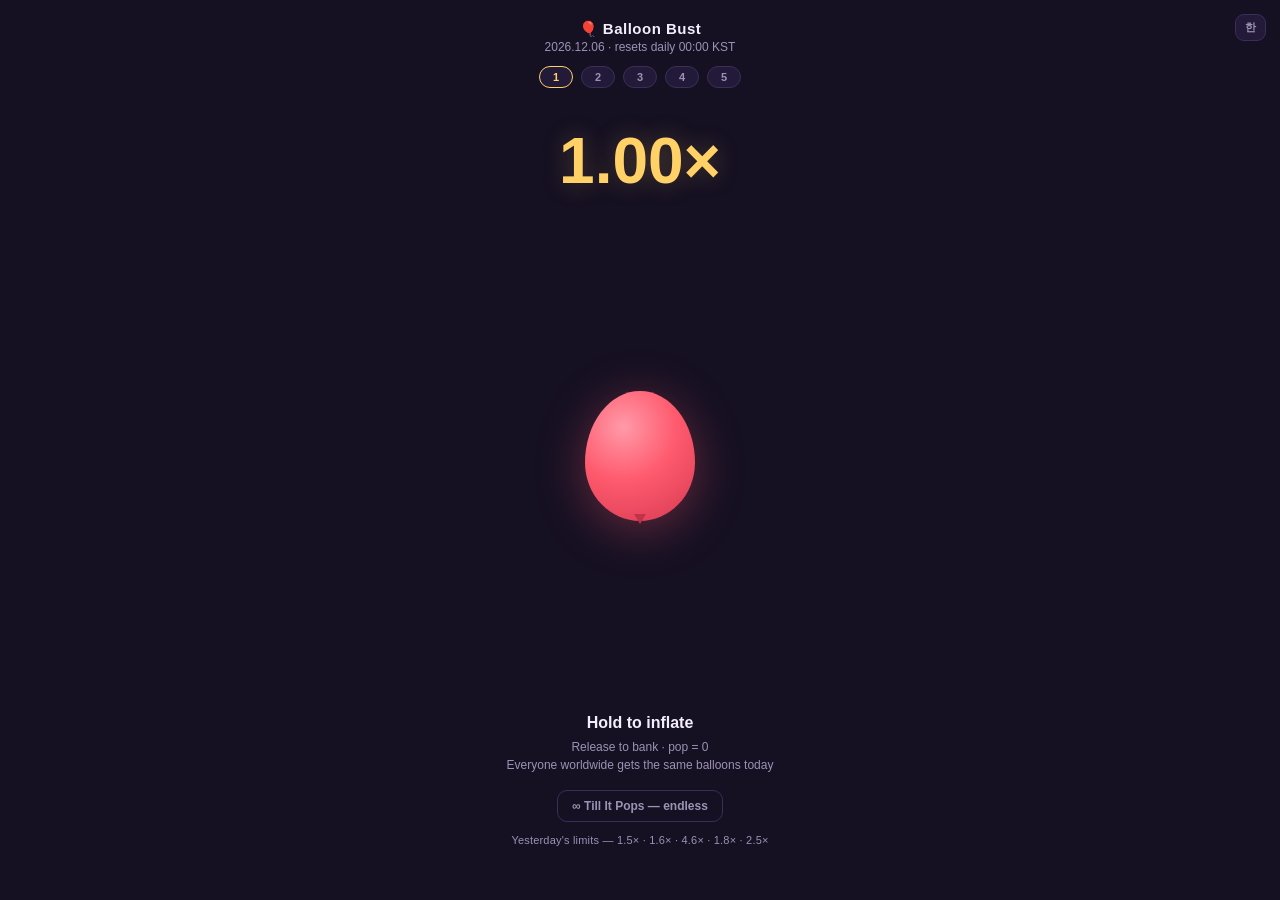
==== commit dfbf83ab: "풍선빵: 데일리 한계 당일 비공개 + 어제의 풍선 공지 (정답지 유출 차단)" ====
--- a/games/balloon-bust/index.html
+++ b/games/balloon-bust/index.html
@@ -125,6 +125,7 @@
   }
   #toastSub.show{opacity:1;transform:translate(-50%,0) scale(1)}
   .card .rth{font-size:10px;font-weight:700;opacity:.55;margin-top:2px}
+  .ymini{font-size:11px;color:var(--dim);margin-top:12px;letter-spacing:.2px}
 
   /* 결과 화면 */
   #result{
@@ -186,6 +187,7 @@
     <div class="big" id="hintBig"></div>
     <div class="sub" id="hintSub"></div>
     <button id="runBtn"></button>
+    <div class="ymini" id="yLine"></div>
   </div>
 </div>
 <div id="toast"></div>
@@ -202,6 +204,7 @@
     <div class="best" id="bestLine"></div>
     <button id="shareBtn"></button>
     <button id="toRunBtn" class="ghost"></button>
+    <div class="ymini" id="yLineCard"></div>
     <div class="tmr" id="tmr"></div>
   </div>
 </div>
@@ -305,7 +308,8 @@
       toDaily:'데일리로',
       runShareTitle:'터질 때까지',
       runBestNew:'🏆 무한 모드 최고 기록!',
-      runBestPrev:v=>'무한 최고: '+v+'×'
+      runBestPrev:v=>'무한 최고: '+v+'×',
+      yLimits:t=>'어제의 풍선 한계 — '+t
     },
     en: {
       title:'🎈 Balloon Bust',
@@ -339,7 +343,8 @@
       toDaily:'Daily',
       runShareTitle:'Till It Pops',
       runBestNew:'🏆 New endless best!',
-      runBestPrev:v=>'Endless best: '+v+'×'
+      runBestPrev:v=>'Endless best: '+v+'×',
+      yLimits:t=>"Yesterday's limits — "+t
     }
   };
   const SHARE_URL = 'nyejun.com/games/balloon-bust'; // 공유 텍스트 마지막 줄
@@ -395,6 +400,24 @@
     $('dateLabel').textContent = today.replace(/-/g,'.') + ' · ' + T('sub')
       + (lastStreak >= 2 ? ' · ' + T('streakTag', lastStreak) : '');
   }
+  /* ---------- 어제의 풍선 한계 공개 (어제 시드에서 재계산 — 데일리 생성과 같은 rng 소비 순서 유지 필수) ---------- */
+  function yesterdayLimits(){
+    const y = new Date(Date.now() + 9*3600*1000); y.setUTCDate(y.getUTCDate() - 1);
+    const r = mulberry32(hashStr('balloon-' + y.toISOString().slice(0,10)));
+    const ths = [];
+    for(let i=0;i<ROUNDS;i++){
+      const u = r();
+      ths.push(Math.min(1.5 + (-Math.log(1 - u*0.985)) * 3.2, 10));
+      const n = r() < 0.55 ? (r() < 0.4 ? 2 : 1) : 0; // 멈칫 생성이 소비하는 rng까지 그대로 재현
+      for(let j=0;j<n;j++) r();
+    }
+    return ths;
+  }
+  function renderYesterday(){
+    const s = T('yLimits', yesterdayLimits().map(v=>v.toFixed(1)+'×').join(' · '));
+    $('yLine').textContent = s;
+    $('yLineCard').textContent = s;
+  }
   function applyStaticTexts(){
     $('gameTitle').textContent = T('title');
     renderDateLine();
@@ -410,6 +433,7 @@
     if(mode === 'run') renderRunInfo();
     if(runOverShown) renderRunOverCard();
     renderBestLine();
+    renderYesterday();
   }
   applyStaticTexts();
   $('langBtn').addEventListener('click', ()=>setLang(lang === 'ko' ? 'en' : 'ko'));
@@ -580,7 +604,8 @@
     if(mode === 'run'){ bankRun(); return; }
     const th = thresholds[round];
     results.push({mult: mult, popped: false, th: th});
-    bankToast(th);
+    // 데일리는 한계·니어미스·겁쟁이 비공개 (전 세계 같은 풍선 → 당일 공개는 스포일러가 됨. 다음날 '어제의 풍선'으로 공개)
+    showToast(T('gained', mult.toFixed(2)), '#7fe0a8');
     nextRound();
   }
   function bankRun(){
@@ -623,7 +648,7 @@
     if(mode === 'run'){ popRun(); return; }
     results.push({mult: 0, popped: true, th: thresholds[round]});
     popFx();
-    showToast(T('popped'), '#ff8296', T('limitWas', thresholds[round].toFixed(1)));
+    showToast(T('popped'), '#ff8296'); // 데일리는 한계 숫자 미표기(스포 방지)
     nextRound();
   }
   function popRun(){
@@ -774,12 +799,7 @@
       const d = document.createElement('div');
       d.className = 'r' + (r.popped ? ' pop' : '');
       d.textContent = r.popped ? '💥' : r.mult.toFixed(1)+'×';
-      if(r.th != null){
-        const s = document.createElement('div');
-        s.className = 'rth';
-        s.textContent = '/' + r.th.toFixed(1);
-        d.appendChild(s);
-      }
+      // 한계 병기는 당일 스포일러라 제거 — 다음날 '어제의 풍선' 줄에서 공개
       rl.appendChild(d);
     });
     // 최고 기록
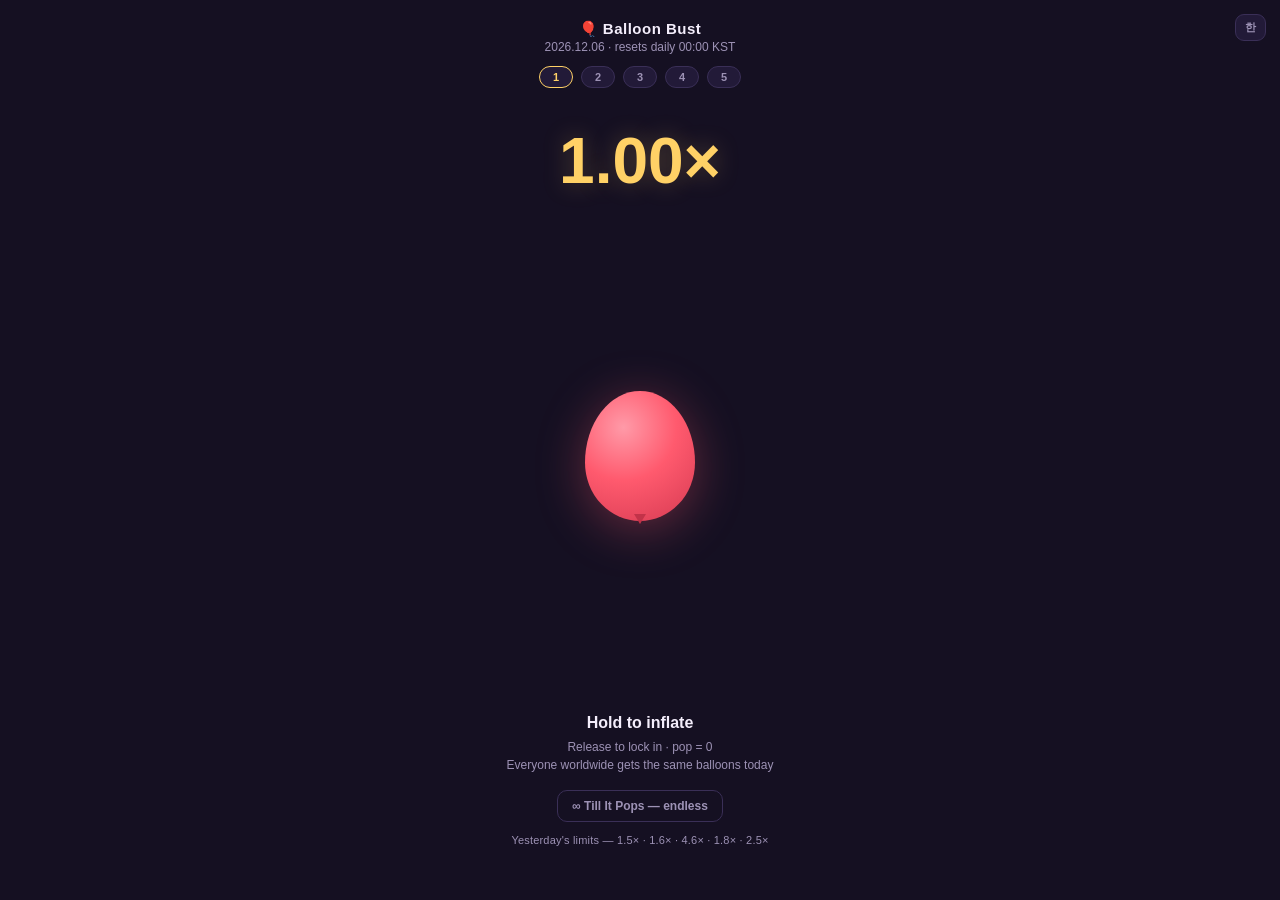
==== commit e602c416: "풍선빵: 도박 연상 용어 제거 (획득/bank → 확정/lock in) EP2에 "도박사이트를 유포하고있냐" 댓글이 달린 뒤 남겨둔 마지막 조치. 진짜 위험은 댓글이 아니라 유튜브" ====
--- a/games/balloon-bust/index.html
+++ b/games/balloon-bust/index.html
@@ -2,13 +2,22 @@
 <html lang="ko">
 <head>
 <meta charset="UTF-8">
-<meta name="viewport" content="width=device-width, initial-scale=1.0, user-scalable=no">
+<meta name="viewport" content="width=device-width, initial-scale=1.0, viewport-fit=cover">
 <title>풍선빵 Balloon Bust — 데일리 풍선 챌린지</title>
 <meta name="description" content="매일 전 세계가 같은 풍선 5개 — 터지기 전에 놓아라. 30초 데일리 배짱 게임">
 <meta property="og:title" content="풍선빵 Balloon Bust">
 <meta property="og:description" content="매일 전 세계가 같은 풍선 5개 — 터지기 전에 놓아라. 30초 데일리 배짱 게임">
 <meta property="og:type" content="website">
 <meta property="og:url" content="https://nyejun.com/games/balloon-bust/">
+<meta property="og:site_name" content="풍선빵 Balloon Bust">
+<meta property="og:image" content="https://nyejun.com/games/balloon-bust/og.png">
+<meta property="og:image:width" content="1200">
+<meta property="og:image:height" content="630">
+<meta name="twitter:card" content="summary_large_image">
+<meta name="twitter:title" content="풍선빵 Balloon Bust">
+<meta name="twitter:description" content="매일 전 세계가 같은 풍선 5개 — 터지기 전에 놓아라">
+<!-- Cloudflare Web Analytics — 방문자 수 집계 (쿠키 없음) -->
+<script type='module' src='https://static.cloudflareinsights.com/beacon.min.js' data-cf-beacon='{"token": "66d74d758a3b4b68ae33d7a072440b61"}'></script>
 <style>
   :root{
     --bg:#151022;
@@ -21,14 +30,14 @@
     --line:#3a2f57;
   }
   *{margin:0;padding:0;box-sizing:border-box;-webkit-tap-highlight-color:transparent}
-  html,body{height:100%}
+  html,body{height:100%;height:100dvh}
   body{
     background:var(--bg);
     color:var(--ink);
     font-family:'Pretendard',-apple-system,BlinkMacSystemFont,'Apple SD Gothic Neo','Noto Sans KR',sans-serif;
     overflow:hidden;
     user-select:none;-webkit-user-select:none;
-    touch-action:none;
+    touch-action:manipulation;
   }
   #stage{
     position:fixed;inset:0;
@@ -46,6 +55,9 @@
     background:var(--card);border:1px solid var(--line);color:var(--dim);
     font-size:11px;font-weight:700;padding:5px 9px;border-radius:9px;
     cursor:pointer;font-family:inherit;
+  }
+  button:focus-visible{
+    outline:3px solid var(--gold);outline-offset:3px;
   }
   #langBtn{right:14px;z-index:11} /* 결과/런종료 오버레이(z10) 위에서도 눌리게 */
   #backBtn{left:14px;display:none}
@@ -80,9 +92,12 @@
   #balloonWrap{
     flex:1;display:flex;align-items:center;justify-content:center;
     width:100%;position:relative;
-  }
+    border:0;background:none;color:inherit;padding:0;font:inherit;
+    cursor:pointer;touch-action:none;
+  }
+  #balloonWrap:disabled{cursor:default}
   #balloon{
-    width:110px;height:130px;
+    display:block;width:110px;height:130px;
     background:radial-gradient(circle at 35% 28%, #ff9aa8 0%, var(--balloon) 45%, #d63a52 100%);
     border-radius:50% 50% 50% 50% / 55% 55% 45% 45%;
     position:relative;
@@ -168,6 +183,12 @@
 
   @media (prefers-reduced-motion: reduce){
     *{transition:none!important;animation:none!important}
+  }
+  @media (max-height:560px){
+    header{padding-top:12px}
+    #mult{margin-top:2vh;font-size:52px}
+    #hint{padding-bottom:3vh}
+    #hint .sub,.ymini{font-size:11px}
   }
 </style>
 </head>
@@ -177,24 +198,24 @@
   <header>
     <h1 id="gameTitle"></h1>
     <div class="date" id="dateLabel"></div>
-    <div id="dots"></div>
-    <div id="runInfo"></div>
+    <div id="dots" role="status" aria-live="polite"></div>
+    <div id="runInfo" role="status" aria-live="polite"></div>
   </header>
   <button id="backBtn"></button>
-  <div id="mult">1.00×</div>
-  <div id="balloonWrap"><div id="balloon"></div></div>
+  <div id="mult" aria-hidden="true">1.00×</div>
+  <button id="balloonWrap" type="button" aria-describedby="hintBig hintSub"><span id="balloon" aria-hidden="true"></span></button>
   <div id="hint">
     <div class="big" id="hintBig"></div>
-    <div class="sub" id="hintSub"></div>
-    <button id="runBtn"></button>
+    <div class="sub" id="hintSub"><span id="hintSub1"></span><br><span id="hintSub2"></span></div>
+    <button id="runBtn" type="button"></button>
     <div class="ymini" id="yLine"></div>
   </div>
 </div>
-<div id="toast"></div>
-<div id="toastSub"></div>
+<div id="toast" role="status" aria-live="assertive" aria-atomic="true"></div>
+<div id="toastSub" aria-hidden="true"></div>
 <div id="flash"></div>
 
-<div id="result">
+<div id="result" role="dialog" aria-modal="true" aria-labelledby="resLabel">
   <div class="card">
     <div class="label" id="resLabel"></div>
     <div class="total" id="totalNum">0.0</div>
@@ -202,22 +223,22 @@
     <div class="pct" id="pctLine"></div>
     <div class="rounds" id="roundList"></div>
     <div class="best" id="bestLine"></div>
-    <button id="shareBtn"></button>
-    <button id="toRunBtn" class="ghost"></button>
+    <button id="shareBtn" type="button"></button>
+    <button id="toRunBtn" type="button" class="ghost"></button>
     <div class="ymini" id="yLineCard"></div>
     <div class="tmr" id="tmr"></div>
   </div>
 </div>
 
-<div id="runOver">
+<div id="runOver" role="dialog" aria-modal="true" aria-labelledby="roTitle">
   <div class="card">
     <div class="label" id="roTitle"></div>
     <div class="total" id="roSum">0.0</div>
     <div class="totalUnit" id="roMeta"></div>
     <div class="best" id="roBest"></div>
-    <button id="roAgain"></button>
-    <button id="roCopy" class="ghost"></button>
-    <button id="roExit" class="ghost"></button>
+    <button id="roAgain" type="button"></button>
+    <button id="roCopy" type="button" class="ghost"></button>
+    <button id="roExit" type="button" class="ghost"></button>
   </div>
 </div>
 
@@ -246,27 +267,31 @@
       return ((t ^ (t>>>14))>>>0)/4294967296;
     };
   }
+  const ROUNDS = 5;
+  const TRANSITION_MS = 950;
+  const TOAST_MS = 900;
+  const prefersReducedMotion = matchMedia('(prefers-reduced-motion: reduce)').matches;
+
+  function generateDailyBalloons(date){
+    const random = mulberry32(hashStr('balloon-'+date));
+    const generated = {thresholds: [], stutters: []};
+    for(let i=0;i<ROUNDS;i++){
+      // 최소 1.5x 보장, 평균 ~4.4x, 중앙값 ~3.7x, 최대 10x(약 5.7% 도달)
+      const threshold = Math.min(1.5 + (-Math.log(1 - random()*0.985)) * 3.2, 10);
+      generated.thresholds.push(threshold);
+
+      // 멈칫 페이크 0~2개, 터짐 지점보다 앞에
+      const count = random() < 0.55 ? (random() < 0.4 ? 2 : 1) : 0;
+      const pauses = [];
+      for(let j=0;j<count;j++) pauses.push(1.4 + random() * (threshold - 1.5));
+      generated.stutters.push(pauses.sort((a,b)=>a-b));
+    }
+    return generated;
+  }
   const today = kstDateStr();
-  const rng = mulberry32(hashStr('balloon-'+today));
-
-  /* ---------- 오늘의 풍선 5개 생성 ---------- */
-  const ROUNDS = 5;
-  const thresholds = []; // 터지는 배율 (비공개)
-  const stutters = [];   // 페이크 멈칫 지점
-  for(let i=0;i<ROUNDS;i++){
-    // 최소 1.5x 보장, 평균 ~4.4x, 중앙값 ~3.7x, 최대 10x(약 5.7% 도달)
-    const r = rng();
-    let th = 1.5 + (-Math.log(1 - r*0.985)) * 3.2;
-    th = Math.min(th, 10);
-    thresholds.push(th);
-    // 멈칫 페이크 0~2개, 터짐 지점보다 앞에
-    const n = rng() < 0.55 ? (rng() < 0.4 ? 2 : 1) : 0;
-    const arr = [];
-    for(let j=0;j<n;j++){
-      arr.push(1.4 + rng() * (th - 1.5));
-    }
-    stutters.push(arr.sort((a,b)=>a-b));
-  }
+  const dailyBalloons = generateDailyBalloons(today);
+  const thresholds = dailyBalloons.thresholds; // 터지는 배율 (비공개)
+  const stutters = dailyBalloons.stutters;     // 페이크 멈칫 지점
 
   /* ---------- 안전한 저장 (미리보기 환경에서도 동작) ---------- */
   const store = {
@@ -280,8 +305,9 @@
       title:'🎈 풍선빵',
       sub:'매일 자정 리셋',
       hintBig:'꾹 누르면 부풀어요',
-      hintSub:'손 떼면 배율 확정 · 터지면 0점<br>오늘은 전 세계 모두 같은 풍선이에요',
-      gained:m=>m+'× 획득!',
+      hintSub1:'손 떼면 배율 확정 · 터지면 0점',
+      hintSub2:'오늘은 전 세계 모두 같은 풍선이에요',
+      gained:m=>m+'× 확정!',
       popped:'💥 터졌다!',
       resLabel:'오늘의 합계',
       resUnit:'배율 합산 (5라운드)',
@@ -309,14 +335,18 @@
       runShareTitle:'터질 때까지',
       runBestNew:'🏆 무한 모드 최고 기록!',
       runBestPrev:v=>'무한 최고: '+v+'×',
-      yLimits:t=>'어제의 풍선 한계 — '+t
+      yLimits:t=>'어제의 풍선 한계 — '+t,
+      inflate:'풍선 누르기: 누르는 동안 부풀고, 놓으면 배율이 확정됩니다',
+      switchLang:'Switch to English',
+      roundsStatus:(current,total)=>`${total}라운드 중 ${current}라운드`
     },
     en: {
       title:'🎈 Balloon Bust',
       sub:'resets daily 00:00 KST',
       hintBig:'Hold to inflate',
-      hintSub:'Release to bank · pop = 0<br>Everyone worldwide gets the same balloons today',
-      gained:m=>'Banked '+m+'×!',
+      hintSub1:'Release to lock in · pop = 0',
+      hintSub2:'Everyone worldwide gets the same balloons today',
+      gained:m=>'Locked in '+m+'×!',
       popped:'💥 Popped!',
       resLabel:"Today's total",
       resUnit:'sum of 5 rounds',
@@ -344,7 +374,10 @@
       runShareTitle:'Till It Pops',
       runBestNew:'🏆 New endless best!',
       runBestPrev:v=>'Endless best: '+v+'×',
-      yLimits:t=>"Yesterday's limits — "+t
+      yLimits:t=>"Yesterday's limits — "+t,
+      inflate:'Inflate balloon: hold to inflate and release to lock in the multiplier',
+      switchLang:'한국어로 전환',
+      roundsStatus:(current,total)=>`Round ${current} of ${total}`
     }
   };
   const SHARE_URL = 'nyejun.com/games/balloon-bust'; // 공유 텍스트 마지막 줄
@@ -364,10 +397,14 @@
   let usedStutters = [];
   let done = false;
   let transitioning = false; // 라운드 전환 대기(950ms) 동안 입력 차단용
+  let transitionTimer = null;
+  let toastTimer = null;
+  let countdownTimer = null;
+  let activePointerId = null;
   let lastBest = null; // 결과 화면 최고기록 줄 재렌더용(언어 전환 대응)
   let stutterActive = false;
   let lastStutterEnd = -1e9; // 멈칫이 끝난 시각(겁쟁이 판정용)
-  let lastPct = null;   // 오늘 상위 % (표시·공유·재렌더용)
+  let lastPct = null;   // 시뮬레이션 기반 예상 상위 % (표시·공유·재렌더용)
   let savedPct = null;  // 복원된 저장값의 pct
   let lastStreak = null; // 연속 출석 일수
 
@@ -400,33 +437,29 @@
     $('dateLabel').textContent = today.replace(/-/g,'.') + ' · ' + T('sub')
       + (lastStreak >= 2 ? ' · ' + T('streakTag', lastStreak) : '');
   }
-  /* ---------- 어제의 풍선 한계 공개 (어제 시드에서 재계산 — 데일리 생성과 같은 rng 소비 순서 유지 필수) ---------- */
-  function yesterdayLimits(){
-    const y = new Date(Date.now() + 9*3600*1000); y.setUTCDate(y.getUTCDate() - 1);
-    const r = mulberry32(hashStr('balloon-' + y.toISOString().slice(0,10)));
-    const ths = [];
-    for(let i=0;i<ROUNDS;i++){
-      const u = r();
-      ths.push(Math.min(1.5 + (-Math.log(1 - u*0.985)) * 3.2, 10));
-      const n = r() < 0.55 ? (r() < 0.4 ? 2 : 1) : 0; // 멈칫 생성이 소비하는 rng까지 그대로 재현
-      for(let j=0;j<n;j++) r();
-    }
-    return ths;
-  }
+  /* ---------- 어제의 풍선 한계 공개 ---------- */
   function renderYesterday(){
-    const s = T('yLimits', yesterdayLimits().map(v=>v.toFixed(1)+'×').join(' · '));
+    const yesterday = new Date(Date.now() + 9*3600*1000);
+    yesterday.setUTCDate(yesterday.getUTCDate() - 1);
+    const limits = generateDailyBalloons(yesterday.toISOString().slice(0,10)).thresholds;
+    const s = T('yLimits', limits.map(v=>v.toFixed(1)+'×').join(' · '));
     $('yLine').textContent = s;
     $('yLineCard').textContent = s;
   }
   function applyStaticTexts(){
+    document.documentElement.lang = lang;
     $('gameTitle').textContent = T('title');
     renderDateLine();
     $('hintBig').textContent = T('hintBig');
-    $('hintSub').innerHTML = T('hintSub');
+    $('hintSub1').textContent = T('hintSub1');
+    $('hintSub2').textContent = T('hintSub2');
     $('resLabel').textContent = T('resLabel');
     $('resUnit').textContent = T('resUnit');
     $('shareBtn').textContent = T('shareBtn');
     $('langBtn').textContent = lang === 'ko' ? 'EN' : '한';
+    $('langBtn').setAttribute('aria-label', T('switchLang'));
+    wrap.setAttribute('aria-label', T('inflate'));
+    dots.setAttribute('aria-label', T('roundsStatus', Math.min(round+1, ROUNDS), ROUNDS));
     $('runBtn').textContent = T('runBtn');
     $('toRunBtn').textContent = T('runBtn');
     $('backBtn').textContent = T('backDaily');
@@ -439,7 +472,7 @@
   $('langBtn').addEventListener('click', ()=>setLang(lang === 'ko' ? 'en' : 'ko'));
 
   function renderDots(){
-    dots.innerHTML = '';
+    const fragment = document.createDocumentFragment();
     for(let i=0;i<ROUNDS;i++){
       const d = document.createElement('div');
       d.className = 'dot';
@@ -451,8 +484,10 @@
       } else {
         d.textContent = (i+1);
       }
-      dots.appendChild(d);
-    }
+      fragment.appendChild(d);
+    }
+    dots.replaceChildren(fragment);
+    dots.setAttribute('aria-label', T('roundsStatus', Math.min(round+1, ROUNDS), ROUNDS));
   }
   renderDots();
 
@@ -571,7 +606,7 @@
     const scale = 1 + (mult - 1) * 0.18;
     // 떨림: 배율 비례 (임계값 힌트는 안 줌 — 절대값 기반 긴장감)
     const baseShake = Math.pow(Math.max(mult-1.8,0), 1.3) * 0.9;
-    const shakeAmt = stuttering ? Math.max(5, baseShake + 2) : baseShake; // 멈칫이 항상 평소보다 강하게
+    const shakeAmt = prefersReducedMotion ? 0 : (stuttering ? Math.max(5, baseShake + 2) : baseShake); // 멈칫이 항상 평소보다 강하게
     const sx = (Math.random()-0.5) * shakeAmt;
     const sy = (Math.random()-0.5) * shakeAmt;
     balloon.style.transform = `scale(${scale}) translate(${sx}px,${sy}px)`;
@@ -590,7 +625,7 @@
     const margin = th - mult;
     if(margin <= 0.3){
       showToast(T('nearMiss'), '#ffd166', T('limitWas', th.toFixed(1)));
-      if(navigator.vibrate) navigator.vibrate(30);
+      if(!prefersReducedMotion && navigator.vibrate) navigator.vibrate(30);
     } else if(performance.now() - lastStutterEnd <= 500 && margin >= 2.0){
       showToast(T('gained', mult.toFixed(2)), '#7fe0a8', T('chicken', th.toFixed(1)));
     } else {
@@ -600,6 +635,7 @@
   function bank(){
     if(!holding) return;
     holding = false;
+    activePointerId = null;
     cancelAnimationFrame(rafId);
     if(mode === 'run'){ bankRun(); return; }
     const th = thresholds[round];
@@ -613,19 +649,18 @@
     if(mult > runBestSingle) runBestSingle = mult;
     bankToast(runTh);
     renderRunInfo();
-    transitioning = true;
-    setTimeout(()=>{
-      transitioning = false;
+    scheduleTransition(()=>{
       if(mode !== 'run') return; // 전환 중에 데일리로 나갔으면 무시
       resetBalloonVisual();
       newRunBalloon();
-    }, 950);
+    });
   }
   function popFx(){
     popSound();
-    if(navigator.vibrate) navigator.vibrate(80);
+    if(!prefersReducedMotion && navigator.vibrate) navigator.vibrate(80);
     // 파편
     balloon.classList.add('popped');
+    if(prefersReducedMotion) return;
     const rect = balloon.getBoundingClientRect();
     const cx = rect.left + rect.width/2, cy = rect.top + rect.height/2;
     for(let i=0;i<10;i++){
@@ -644,6 +679,7 @@
   }
   function pop(){
     holding = false;
+    activePointerId = null;
     cancelAnimationFrame(rafId);
     if(mode === 'run'){ popRun(); return; }
     results.push({mult: 0, popped: true, th: thresholds[round]});
@@ -656,9 +692,10 @@
     showToast(T('popped'), '#ff8296', T('limitWas', runTh.toFixed(1)));
     let best = null;
     try{ best = JSON.parse(store.get('balloon-run-best') || 'null'); }catch(e){}
+    if(!best || !Number.isFinite(best.sum) || best.sum < 0) best = null;
     const isNew = !best || runSum > best.sum;
     if(isNew && runSum > 0) store.set('balloon-run-best', JSON.stringify({sum: +runSum.toFixed(2), cnt: runN}));
-    setTimeout(()=>{
+    scheduleTransition(()=>{
       if(mode !== 'run') return;
       lastRun = {
         sum: runSum, n: runN, bestSingle: runBestSingle,
@@ -668,7 +705,10 @@
       renderRunOverCard();
       $('runOver').classList.add('show');
       runOverShown = true;
-    }, 950);
+      wrap.disabled = true;
+      $('backBtn').disabled = true;
+      $('roAgain').focus();
+    });
   }
   function renderRunOverCard(){
     if(!lastRun) return;
@@ -681,11 +721,18 @@
     $('roExit').textContent = T('toDaily');
   }
   function showToast(text, color, sub){
+    clearTimeout(toastTimer);
     toast.textContent = text;
+    toast.setAttribute('aria-label', sub ? `${text}. ${sub}` : text);
     toast.style.color = color;
     toast.classList.add('show');
-    if(sub){ toastSub.textContent = sub; toastSub.classList.add('show'); }
-    setTimeout(()=>{ toast.classList.remove('show'); toastSub.classList.remove('show'); }, 900);
+    toastSub.textContent = sub || '';
+    toastSub.classList.toggle('show', Boolean(sub));
+    toastTimer = setTimeout(()=>{
+      toast.classList.remove('show');
+      toastSub.classList.remove('show');
+      toast.removeAttribute('aria-label');
+    }, TOAST_MS);
   }
   function resetBalloonVisual(){
     mult = 1.0;
@@ -697,16 +744,36 @@
     stage.style.background = '';
     multEl.textContent = '1.00×';
     multEl.style.textShadow = '';
+    stutterUntil = 0;
+    stutterActive = false;
+  }
+  function setTransitioning(value){
+    transitioning = value;
+    $('runBtn').disabled = value || (mode === 'daily' && done);
+    $('toRunBtn').disabled = value;
+    wrap.disabled = value || runOverShown || (mode === 'daily' && done);
+  }
+  function scheduleTransition(callback){
+    clearTimeout(transitionTimer);
+    setTransitioning(true);
+    transitionTimer = setTimeout(()=>{
+      transitionTimer = null;
+      setTransitioning(false);
+      callback();
+    }, TRANSITION_MS);
+  }
+  function cancelTransition(){
+    clearTimeout(transitionTimer);
+    transitionTimer = null;
+    setTransitioning(false);
   }
   function nextRound(){
     round++;
     renderDots();
-    transitioning = true;
-    setTimeout(()=>{
-      transitioning = false;
+    scheduleTransition(()=>{
       if(round >= ROUNDS){ finish(); return; }
       resetBalloonVisual();
-    }, 950);
+    });
   }
 
   /* ---------- 무한 런 ("터질 때까지") ---------- */
@@ -735,6 +802,8 @@
     $('runInfo').textContent = T('runCounter', runN, runSum.toFixed(1));
   }
   function enterRun(){
+    if(holding || transitioning) return;
+    cancelTransition();
     mode = 'run';
     runN = 0; runSum = 0; runBestSingle = 0;
     runOverShown = false;
@@ -743,23 +812,36 @@
     dots.style.display = 'none';
     $('runInfo').style.display = 'block';
     $('backBtn').style.display = 'block';
+    $('backBtn').disabled = false;
     $('runBtn').style.display = 'none';
     resetBalloonVisual();
     newRunBalloon();
+    wrap.disabled = false;
+    wrap.focus();
   }
   function exitRun(){
+    if(holding) return;
+    cancelTransition();
     mode = 'daily';
     runOverShown = false;
     $('runOver').classList.remove('show');
     dots.style.display = 'flex';
     $('runInfo').style.display = 'none';
     $('backBtn').style.display = 'none';
+    $('backBtn').disabled = false;
     $('runBtn').style.display = '';
     resetBalloonVisual();
-    if(done || round >= ROUNDS) $('result').classList.add('show');
-  }
-
-  /* ---------- 오늘 상위 % (가상 플레이어 5만 명, 시드 고정 → 누가 계산해도 동일) ---------- */
+    wrap.disabled = done || round >= ROUNDS;
+    $('runBtn').disabled = done || round >= ROUNDS;
+    if(done || round >= ROUNDS){
+      $('result').classList.add('show');
+      $('shareBtn').focus();
+    } else {
+      wrap.focus();
+    }
+  }
+
+  /* ---------- 예상 상위 % (가상 플레이어 5만 명, 시드 고정 → 누가 계산해도 동일) ---------- */
   function computePercentile(myTotal){
     const rr = mulberry32(hashStr('balloon-rank-'+today));
     const N = 50000; let below = 0;
@@ -778,9 +860,10 @@
   /* ---------- 연속 출석 스트릭 ---------- */
   function updateStreak(){
     let s; try{ s = JSON.parse(store.get('balloon-streak') || '{}') || {}; }catch(e){ s = {}; }
-    if(s.last === today) return s.n || 1; // 오늘 이미 반영(재방문 포함) — 중복 증가 방지
+    const storedCount = Number.isInteger(s.n) && s.n > 0 ? s.n : 1;
+    if(s.last === today) return storedCount; // 오늘 이미 반영(재방문 포함) — 중복 증가 방지
     const y = new Date(Date.now() + 9*3600*1000); y.setUTCDate(y.getUTCDate() - 1);
-    const n = (s.last === y.toISOString().slice(0,10)) ? (s.n || 0) + 1 : 1;
+    const n = (s.last === y.toISOString().slice(0,10)) ? storedCount + 1 : 1;
     store.set('balloon-streak', JSON.stringify({last: today, n: n}));
     return n;
   }
@@ -794,7 +877,7 @@
     lastStreak = updateStreak();
     renderDateLine();
     const rl = $('roundList');
-    rl.innerHTML = '';
+    rl.replaceChildren();
     results.forEach(r=>{
       const d = document.createElement('div');
       d.className = 'r' + (r.popped ? ' pop' : '');
@@ -803,7 +886,8 @@
       rl.appendChild(d);
     });
     // 최고 기록
-    const prevBest = parseFloat(store.get('balloon-best') || '0');
+    const storedBest = Number.parseFloat(store.get('balloon-best') || '0');
+    const prevBest = Number.isFinite(storedBest) && storedBest >= 0 ? storedBest : 0;
     if(total > prevBest){
       store.set('balloon-best', total.toFixed(1));
       lastBest = {isNew: true};
@@ -817,8 +901,12 @@
       pct: lastPct
     }));
     $('result').classList.add('show');
+    wrap.disabled = true;
+    $('runBtn').disabled = true;
+    $('shareBtn').focus();
     tickTimer();
-    setInterval(tickTimer, 1000);
+    clearInterval(countdownTimer);
+    countdownTimer = setInterval(tickTimer, 1000);
   }
   function tickTimer(){
     const now = new Date(Date.now() + 9*3600*1000);
@@ -834,19 +922,24 @@
     const total = results.reduce((a,r)=>a+r.mult, 0);
     const line = results.map(r=>r.popped ? '💥' : r.mult.toFixed(1)+'×').join(' ');
     const text = `🎈 ${T('shareTitle')} ${today.replace(/-/g,'.')}${lastStreak >= 2 ? ' ' + T('streakTag', lastStreak) : ''}\n${line}\n${T('shareTotal', total.toFixed(1))}${lastPct != null ? ' · ' + T('topPct', lastPct) : ''}\n${SHARE_URL}`;
-    const ok = ()=>{ $('shareBtn').textContent = T('copied'); setTimeout(()=>$('shareBtn').textContent = T('shareBtn'), 1500); };
-    if(navigator.clipboard && navigator.clipboard.writeText){
-      navigator.clipboard.writeText(text).then(ok).catch(()=>fallbackCopy(text, ok));
-    } else fallbackCopy(text, ok);
+    shareOrCopy(text, $('shareBtn'));
   });
   function fallbackCopy(text, ok){
     const ta = document.createElement('textarea');
-    ta.value = text; document.body.appendChild(ta);
+    ta.value = text;
+    ta.setAttribute('readonly', '');
+    ta.style.cssText = 'position:fixed;left:-9999px;top:0';
+    document.body.appendChild(ta);
     ta.select();
     try{ document.execCommand('copy'); ok(); }catch(e){}
     ta.remove();
   }
-  function copyText(text, btn){
+  function shareOrCopy(text, btn){
+    // 모바일: 네이티브 공유 시트(카톡 등으로 바로 전달) / 데스크톱·미지원 환경: 클립보드 복사 폴백
+    if(navigator.share){
+      navigator.share({ text }).catch(()=>{}); // 유저가 시트를 취소해도 조용히 무시
+      return;
+    }
     const ok = ()=>{ btn.textContent = T('copied'); setTimeout(()=>{ btn.textContent = T('shareBtn'); }, 1500); };
     if(navigator.clipboard && navigator.clipboard.writeText){
       navigator.clipboard.writeText(text).then(ok).catch(()=>fallbackCopy(text, ok));
@@ -860,7 +953,7 @@
   $('roCopy').addEventListener('click', ()=>{
     if(!lastRun) return;
     const text = `🎈 ${T('shareTitle')} · ${T('runShareTitle')} — ${T('balloonsN', lastRun.n)} · ${T('shareTotal', lastRun.sum.toFixed(1))}\n${SHARE_URL}`;
-    copyText(text, $('roCopy'));
+    shareOrCopy(text, $('roCopy'));
   });
 
   /* ---------- 테스트용: 주소 끝에 ?dev 붙이면 매번 새로 시작 + 검증 훅(개발자 전용, 일반 링크엔 영향 없음) ---------- */
@@ -879,17 +972,28 @@
   }
 
   /* ---------- 이미 플레이했으면 결과 바로 표시 ---------- */
+  function normalizeSavedRound(value){
+    const multiplier = typeof value === 'number' ? value : value && value.m;
+    if(!Number.isFinite(multiplier) || multiplier < 0 || multiplier > 10) return null;
+    const threshold = typeof value === 'number' ? null : value.th;
+    if(threshold != null && (!Number.isFinite(threshold) || threshold < 0.7 || threshold > 10)) return null;
+    return {mult: multiplier, popped: multiplier === 0, th: threshold};
+  }
   const played = store.get('balloon-'+today);
   if(played){
     try{
       const data = JSON.parse(played);
-      if(Array.isArray(data)){ // v1 호환(한계값 없던 시절 저장)
-        data.forEach(v=>results.push({mult: v, popped: v===0, th: null}));
-      } else if(data && data.v === 2){
-        data.r.forEach(x=>results.push({mult: x.m, popped: x.m===0, th: x.th}));
-        savedPct = data.pct != null ? data.pct : null;
+      const savedRounds = Array.isArray(data) ? data : data && data.v === 2 ? data.r : null;
+      if(Array.isArray(savedRounds) && savedRounds.length === ROUNDS){
+        const normalized = savedRounds.map(normalizeSavedRound);
+        if(normalized.every(Boolean)){
+          results.push(...normalized);
+          if(data && !Array.isArray(data) && Number.isInteger(data.pct) && data.pct >= 1 && data.pct <= 99){
+            savedPct = data.pct;
+          }
+        }
       }
-      if(results.length){
+      if(results.length === ROUNDS){
         round = ROUNDS;
         renderDots();
         finish();
@@ -902,7 +1006,9 @@
     if(holding || transitioning) return;
     if(mode === 'daily' && (done || round >= ROUNDS)) return;
     if(mode === 'run' && runOverShown) return;
+    if(e.pointerId != null && e.isPrimary === false) return;
     e.preventDefault();
+    if(e.pointerId != null) activePointerId = e.pointerId;
     audio(); // 사운드 초기화
     loadPopBuffer(); // 터짐음 미리 디코딩(재생 늦어지는 것 방지)
     holding = true;
@@ -911,9 +1017,22 @@
     rafId = requestAnimationFrame(loop);
   }
   function up(e){
-    if(holding) bank();
+    if(!holding) return;
+    if(activePointerId != null && e.pointerId != null && e.pointerId !== activePointerId) return;
+    bank();
+  }
+  function onKeyDown(e){
+    if((e.key === ' ' || e.key === 'Enter') && !e.repeat) down(e);
+  }
+  function onKeyUp(e){
+    if(e.key === ' ' || e.key === 'Enter'){
+      e.preventDefault();
+      up(e);
+    }
   }
   wrap.addEventListener('pointerdown', down);
+  wrap.addEventListener('keydown', onKeyDown);
+  wrap.addEventListener('keyup', onKeyUp);
   window.addEventListener('pointerup', up);
   window.addEventListener('pointercancel', up);
   window.addEventListener('blur', up);
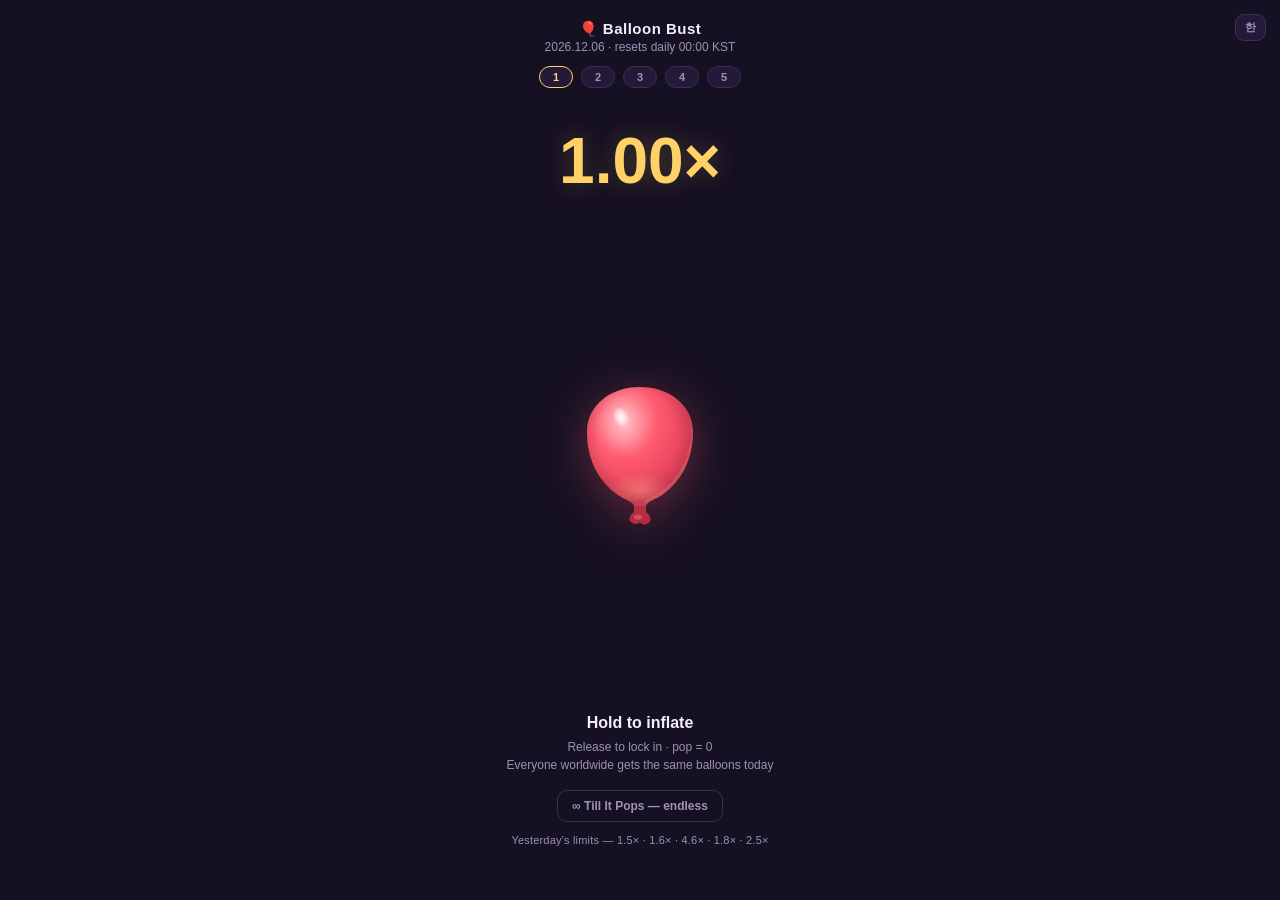
==== commit 99e47afd: "풍선 그래픽 사실화 배포" ====
--- a/games/balloon-bust/index.html
+++ b/games/balloon-bust/index.html
@@ -97,22 +97,24 @@
   }
   #balloonWrap:disabled{cursor:default}
   #balloon{
-    display:block;width:110px;height:130px;
-    background:radial-gradient(circle at 35% 28%, #ff9aa8 0%, var(--balloon) 45%, #d63a52 100%);
-    border-radius:50% 50% 50% 50% / 55% 55% 45% 45%;
-    position:relative;
+    display:block;width:110px;height:140px;
+    overflow:visible;
+    transform-origin:50% 50%;
     will-change:transform;
     filter:drop-shadow(0 8px 24px rgba(255,90,110,.35));
   }
-  #balloon::after{ /* 매듭 */
-    content:'';position:absolute;left:50%;bottom:-9px;transform:translateX(-50%);
-    border:6px solid transparent;border-top:10px solid #c23349;
-  }
+  #blBase .blMid{stop-color:var(--balloon)} /* 표현 속성 속 var()를 안 푸는 엔진 대비 — CSS 선언은 어디서나 동작 */
   #balloon.popped{visibility:hidden}
-  .shard{ /* 터짐 파편 */
-    position:absolute;width:14px;height:14px;border-radius:40% 60% 55% 45%;
-    background:var(--balloon);pointer-events:none;
-  }
+  .shard{ /* 터짐 파편 — 찢어진 고무 조각 */
+    position:absolute;pointer-events:none;
+    background:linear-gradient(115deg,#ff8a99 0%,var(--balloon) 38%,#c9354c 100%);
+  }
+  /* 찢긴 조각 2종 */
+  .shard.s1{clip-path:polygon(52% 0%,100% 34%,86% 78%,34% 100%,0% 52%,16% 18%)}
+  .shard.s2{clip-path:polygon(14% 0%,88% 10%,100% 58%,62% 100%,22% 84%,0% 38%)}
+  /* 말린 긴 띠 2종 */
+  .shard.s3{clip-path:polygon(32% 0%,72% 8%,50% 30%,80% 56%,46% 78%,64% 100%,20% 90%,42% 64%,12% 36%,38% 16%)}
+  .shard.s4{clip-path:polygon(46% 0%,76% 16%,40% 34%,70% 54%,34% 72%,60% 100%,24% 86%,48% 64%,18% 40%,32% 18%)}
   #flash{
     position:fixed;inset:0;background:#fff;opacity:0;pointer-events:none;z-index:5;
   }
@@ -203,7 +205,58 @@
   </header>
   <button id="backBtn"></button>
   <div id="mult" aria-hidden="true">1.00×</div>
-  <button id="balloonWrap" type="button" aria-describedby="hintBig hintSub"><span id="balloon" aria-hidden="true"></span></button>
+  <button id="balloonWrap" type="button" aria-describedby="hintBig hintSub"><svg id="balloon" aria-hidden="true" viewBox="0 0 110 140" xmlns="http://www.w3.org/2000/svg">
+    <defs>
+      <path id="blBody" d="M55 1 C84 1 108 19 108 46 C108 73 97 95 77 109 C70 114 62 115 61 120 L49 120 C48 115 40 114 33 109 C13 95 2 73 2 46 C2 19 26 1 55 1 Z"/>
+      <path id="blKnot" d="M49 112 L61 112 L61 126 C66.5 130 67.5 136 61.5 138 C57.5 139.3 55.8 138 55 135.8 C53.8 138 50.5 138.8 47.5 137 C42.5 134.5 44 130 49 126 Z"/>
+      <radialGradient id="blBase" cx="35%" cy="28%" r="80%">
+        <stop offset="0%"   stop-color="#ffb9c1"/>
+        <stop offset="40%"  class="blMid"/>
+        <stop offset="84%"  stop-color="#e0405a"/>
+        <stop offset="100%" stop-color="#ab2841"/>
+      </radialGradient>
+      <radialGradient id="blEdge" cx="48%" cy="42%" r="64%">
+        <stop offset="58%"  stop-color="#4d0c1c" stop-opacity="0"/>
+        <stop offset="88%"  stop-color="#4d0c1c" stop-opacity=".22"/>
+        <stop offset="100%" stop-color="#3a0716" stop-opacity=".44"/>
+      </radialGradient>
+      <radialGradient id="blSheen">
+        <stop offset="0%"   stop-color="#fff" stop-opacity=".17"/>
+        <stop offset="70%"  stop-color="#fff" stop-opacity=".045"/>
+        <stop offset="100%" stop-color="#fff" stop-opacity="0"/>
+      </radialGradient>
+      <radialGradient id="blSpec">
+        <stop offset="0%"   stop-color="#fff" stop-opacity=".95"/>
+        <stop offset="45%"  stop-color="#fff" stop-opacity=".6"/>
+        <stop offset="100%" stop-color="#fff" stop-opacity="0"/>
+      </radialGradient>
+      <linearGradient id="blRimFill" x1="0" y1="0" x2="1" y2="1">
+        <stop offset="55%"  stop-color="#ffd3b8" stop-opacity="0"/>
+        <stop offset="100%" stop-color="#ffd3b8" stop-opacity=".30"/>
+      </linearGradient>
+      <radialGradient id="blSub">
+        <stop offset="0%"   stop-color="#ff9a80" stop-opacity=".5"/>
+        <stop offset="100%" stop-color="#ff9a80" stop-opacity="0"/>
+      </radialGradient>
+      <mask id="blRimMask">
+        <use href="#blBody" fill="#fff"/>
+        <use href="#blBody" fill="#000" transform="translate(-2.2,-2.8)"/>
+      </mask>
+      <clipPath id="blClip"><use href="#blBody"/></clipPath>
+    </defs>
+    <g id="blKnotG">
+      <use href="#blKnot" fill="#b32c42"/>
+      <ellipse cx="53" cy="131" rx="4" ry="2.6" fill="#ff8f9d" opacity=".38"/>
+    </g>
+    <use href="#blBody" fill="url(#blBase)"/>
+    <g clip-path="url(#blClip)">
+      <use href="#blBody" fill="url(#blEdge)"/>
+      <ellipse cx="55" cy="104" rx="31" ry="17" fill="url(#blSub)"/>
+      <ellipse cx="38" cy="41" rx="25" ry="33" fill="url(#blSheen)" transform="rotate(-18 38 41)"/>
+      <ellipse cx="36" cy="31" rx="8" ry="11" fill="url(#blSpec)" transform="rotate(-24 36 31)"/>
+    </g>
+    <use href="#blBody" fill="url(#blRimFill)" mask="url(#blRimMask)"/>
+  </svg></button>
   <div id="hint">
     <div class="big" id="hintBig"></div>
     <div class="sub" id="hintSub"><span id="hintSub1"></span><br><span id="hintSub2"></span></div>
@@ -424,7 +477,7 @@
   const $ = id => document.getElementById(id);
   const balloon = $('balloon'), multEl = $('mult'), stage = $('stage'),
         toast = $('toast'), toastSub = $('toastSub'), flash = $('flash'),
-        dots = $('dots'), wrap = $('balloonWrap');
+        dots = $('dots'), wrap = $('balloonWrap'), knotG = $('blKnotG');
 
   function renderBestLine(){
     if(lastPct != null){
@@ -610,6 +663,8 @@
     const sx = (Math.random()-0.5) * shakeAmt;
     const sy = (Math.random()-0.5) * shakeAmt;
     balloon.style.transform = `scale(${scale}) translate(${sx}px,${sy}px)`;
+    // 목·매듭은 고무가 두꺼워 거의 안 늘어난다 — 몸통 배율을 상쇄해 화면상 크기를 고정
+    knotG.setAttribute('transform', `translate(55,120) scale(${(1/scale).toFixed(4)}) translate(-55,-120)`);
     // 배경 가열
     const heat = Math.min((mult - 1) / 6, 1);
     stage.style.background = `linear-gradient(180deg, var(--bg) ${100-heat*60}%, var(--bg-hot))`;
@@ -662,17 +717,21 @@
     balloon.classList.add('popped');
     if(prefersReducedMotion) return;
     const rect = balloon.getBoundingClientRect();
-    const cx = rect.left + rect.width/2, cy = rect.top + rect.height/2;
+    const cx = rect.left + rect.width/2, cy = rect.top + rect.height * 0.43; // 박스 중앙이 아니라 몸통 중심(60/140)
     for(let i=0;i<10;i++){
       const s = document.createElement('div');
-      s.className = 'shard';
-      s.style.left = cx+'px'; s.style.top = cy+'px';
+      const strip = i < 4;                                    // 10개 중 4개는 말린 긴 띠
+      s.className = 'shard ' + (strip ? (i%2 ? 's3' : 's4') : (i%2 ? 's1' : 's2'));
+      const w = strip ?  6 + Math.random()*4  : 10 + Math.random()*12;
+      const h = strip ? 20 + Math.random()*14 :  9 + Math.random()*11;
+      s.style.width = w+'px'; s.style.height = h+'px';
+      s.style.left = (cx - w/2)+'px'; s.style.top = (cy - h/2)+'px';
       document.body.appendChild(s);
       const ang = Math.random()*Math.PI*2, dist = 60+Math.random()*120;
       s.animate([
         {transform:'translate(0,0) rotate(0)', opacity:1},
         {transform:`translate(${Math.cos(ang)*dist}px,${Math.sin(ang)*dist+60}px) rotate(${Math.random()*360}deg)`, opacity:0}
-      ], {duration:600, easing:'cubic-bezier(.2,.8,.4,1)'});
+      ], {duration:600, easing:'cubic-bezier(.2,.8,.4,1)', fill:'forwards'});
       setTimeout(()=>s.remove(), 620);
     }
     flash.animate([{opacity:0.7},{opacity:0}], {duration:250});
@@ -739,6 +798,7 @@
     usedStutters = [];
     balloon.classList.remove('popped');
     balloon.style.transform = 'scale(1)';
+    knotG.removeAttribute('transform');
     balloon.style.filter = '';
     balloon.style.opacity = '';
     stage.style.background = '';
